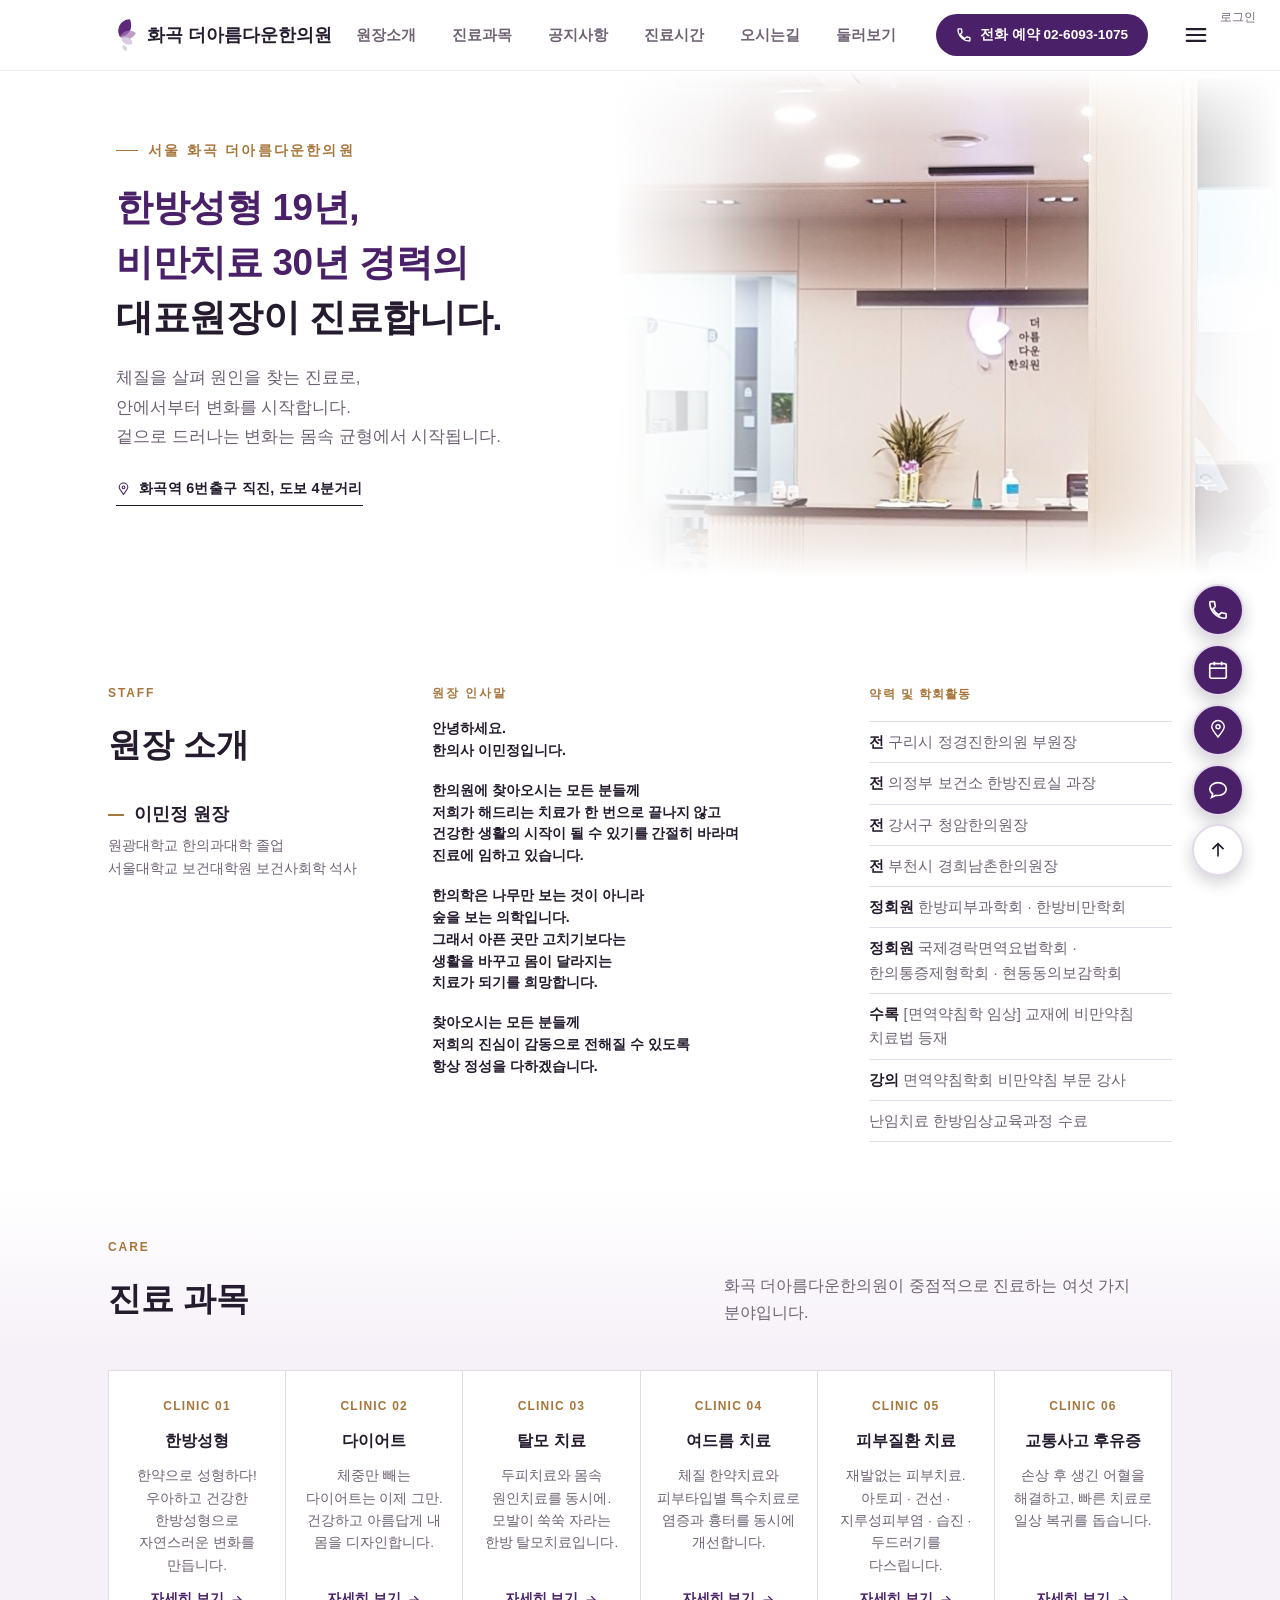
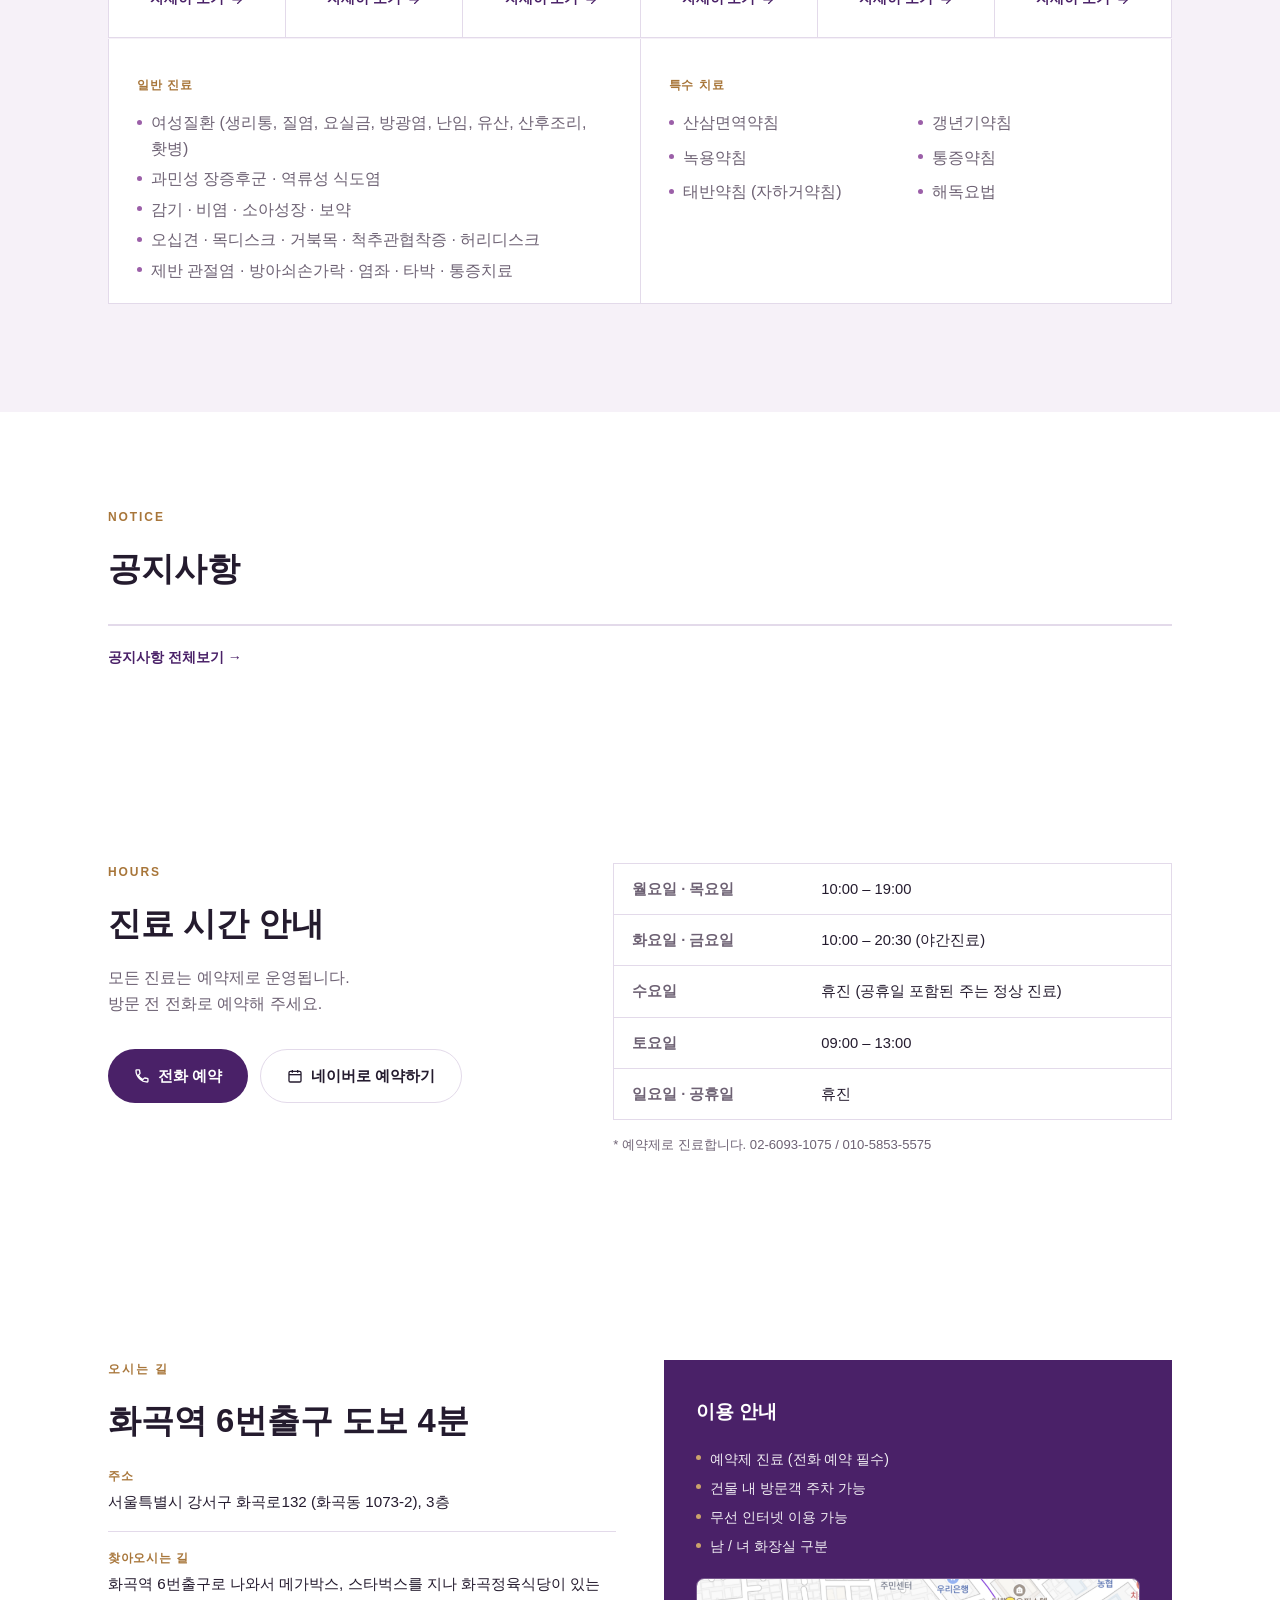
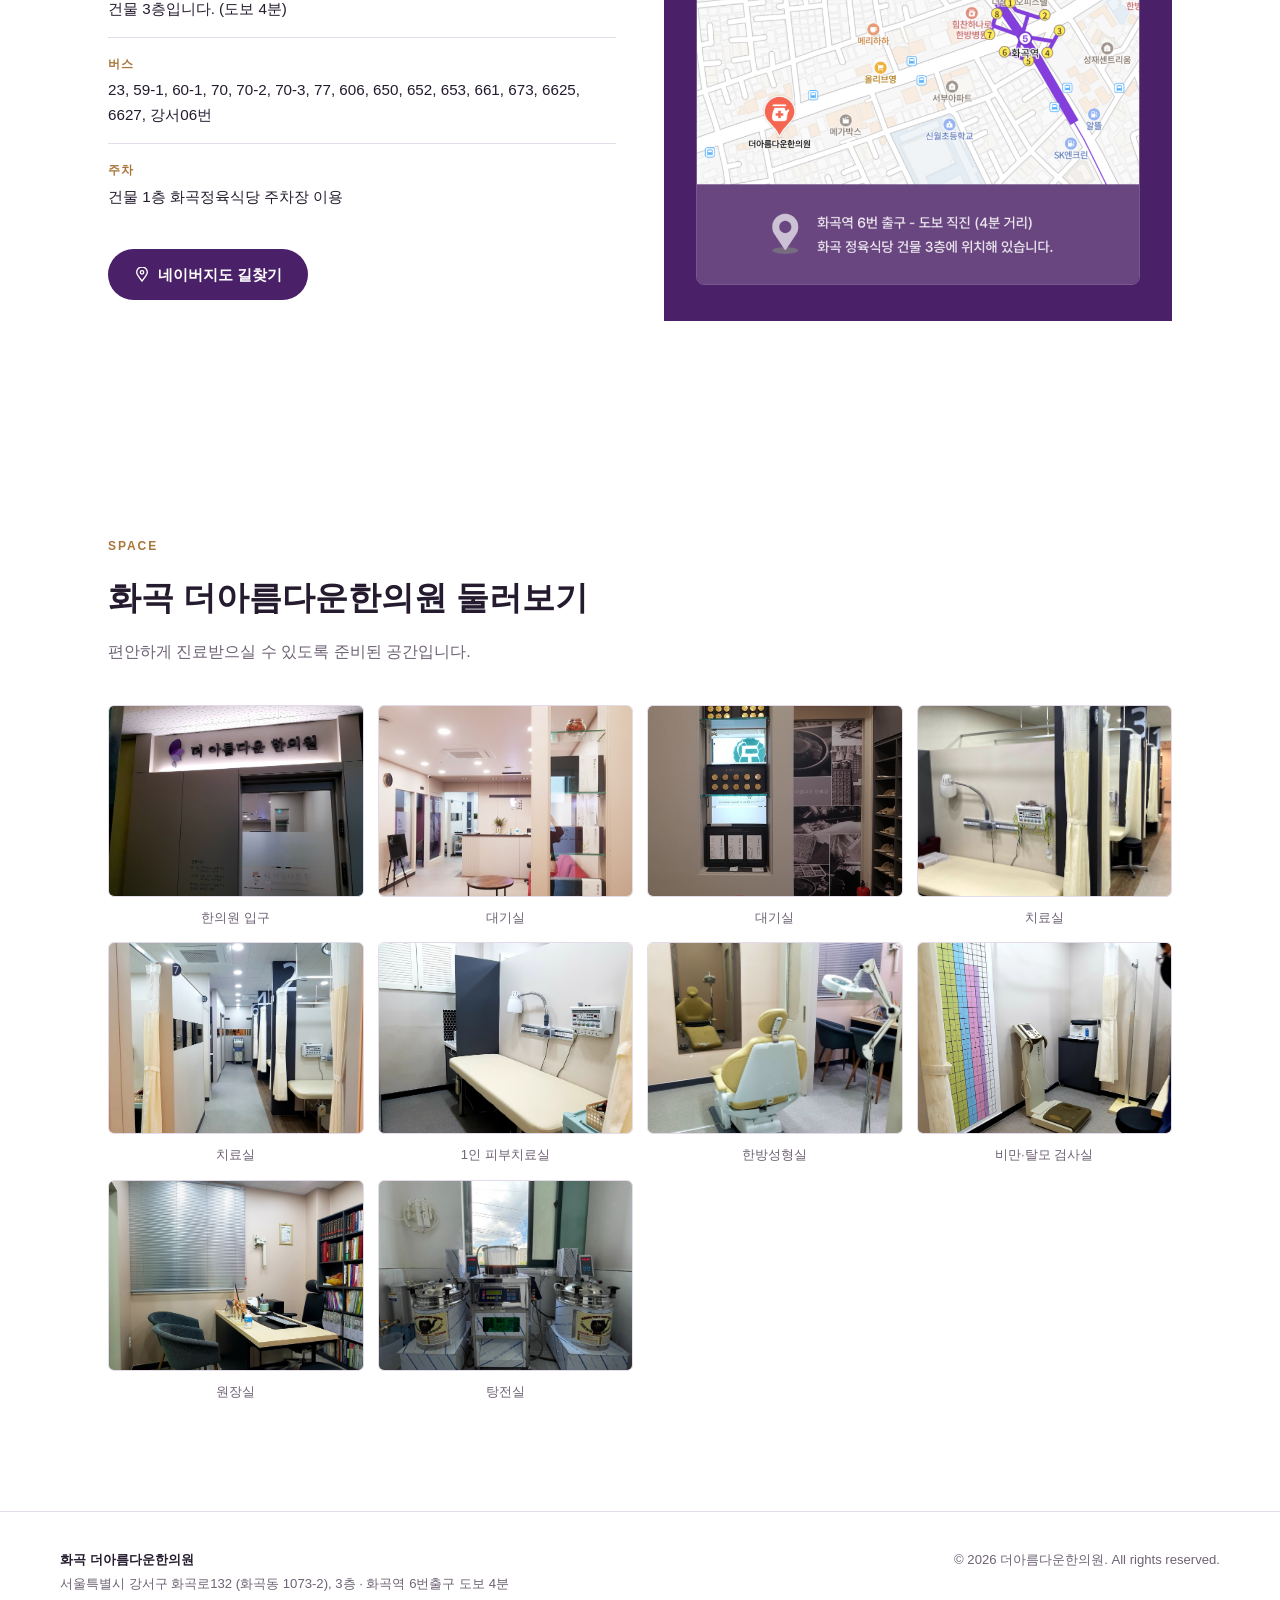
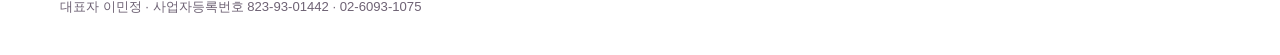
==== index.html @ 826dbf2d "Add single "진료 과목 수정" section editor on the index page - services-editor.js: one button at the top o" ====
<!doctype html>
<html lang="ko">
  <head>
    <meta charset="UTF-8" />
    <meta name="viewport" content="width=device-width, initial-scale=1.0" />
    <title>화곡 더아름다운한의원 | 한방성형·다이어트·탈모·여드름</title>
    <meta
      name="description"
      content="[화곡역 6번출구 더아름다운한의원] 한방성형, 다이어트, 탈모, 여드름 중점진료. 대표원장 이민정."
    />
    <meta name="naver-site-verification" content="096d74c6e5e0f084594862d4de2056e9b23e81fe" />
    <link rel="canonical" href="https://thebeautycl.com/" />
    <meta property="og:type" content="website" />
    <meta property="og:site_name" content="화곡 더아름다운한의원" />
    <meta property="og:locale" content="ko_KR" />
    <meta property="og:title" content="화곡 더아름다운한의원 | 한방성형·다이어트·탈모·여드름" />
    <meta property="og:description" content="[화곡역 6번출구 더아름다운한의원] 한방성형, 다이어트, 탈모, 여드름 중점진료. 대표원장 이민정." />
    <meta property="og:url" content="https://thebeautycl.com/" />
    <meta property="og:image" content="https://thebeautycl.com/images/og-image.jpg" />
    <meta property="og:image:width" content="1200" />
    <meta property="og:image:height" content="630" />
    <link rel="icon" href="logo_512x512_transparent.png" type="image/png" />
    <link
      rel="stylesheet"
      href="https://cdn.jsdelivr.net/gh/orioncactus/pretendard@v1.3.9/dist/web/static/pretendard.css"
    />
    <style>
      :root {
        --bg: #ffffff;
        --bg-alt: #f3ecf7;
        --bg-gray: #f6f1f8;
        --surface: #ffffff;
        --ink: #241b2e;
        --ink-soft: #6e6274;
        --border: #e3daea;

        --accent: #4a2168;
        --accent-strong: #2e1440;
        --accent-soft: #eadff0;
        --orchid: #9b5fa8;
        --gold: #a8763a;
        --on-accent: #ffffff;

        --hero-bg: #331a49;
        --hero-text: #f7efe0;
        --hero-text-soft: #d9c7e4;
        --hero-line: #c7a0d6;
        --hero-gold: #d6ae6c;

        --shadow-soft: 0 18px 40px -24px rgba(46, 20, 64, 0.35);
      }

      * {
        box-sizing: border-box;
      }
      html {
        scroll-behavior: smooth;
        overflow-x: hidden;
      }
      body {
        margin: 0;
        overflow-x: clip;
        background: var(--bg);
        color: var(--ink);
        font-family: "Pretendard", "Apple SD Gothic Neo", sans-serif;
        font-size: 16px;
        line-height: 1.65;
        -webkit-font-smoothing: antialiased;
        word-break: keep-all;
      }
      html.menu-open {
        overflow-y: hidden;
      }
      @media (prefers-reduced-motion: reduce) {
        html {
          scroll-behavior: auto;
        }
        * {
          animation-duration: 0.001ms !important;
          transition-duration: 0.001ms !important;
        }
      }

      h1,
      h2,
      h3 {
        font-family: "Pretendard", "Apple SD Gothic Neo", sans-serif;
        margin: 0;
        text-wrap: balance;
        color: inherit;
      }
      p {
        margin: 0;
      }
      a {
        color: inherit;
        text-decoration: none;
      }
      ul {
        margin: 0;
        padding: 0;
        list-style: none;
      }
      img,
      svg {
        display: block;
        max-width: 100%;
      }

      a:focus-visible,
      button:focus-visible {
        outline: 2px solid var(--gold);
        outline-offset: 3px;
        border-radius: 4px;
      }

      .section-inner {
        max-width: 1160px;
        margin: 0 auto;
        padding-inline: clamp(20px, 5vw, 48px);
      }

      .eyebrow {
        font-family: "Pretendard", sans-serif;
        font-size: 0.75rem;
        font-weight: 700;
        letter-spacing: 0.16em;
        text-transform: uppercase;
        color: var(--gold);
        margin: 0 0 14px;
      }

      .btn {
        display: inline-flex;
        align-items: center;
        justify-content: center;
        gap: 8px;
        padding: 13px 26px;
        border-radius: 999px;
        font-weight: 700;
        font-size: 0.95rem;
        white-space: nowrap;
        transition:
          transform 0.15s ease,
          background 0.15s ease,
          color 0.15s ease,
          border-color 0.15s ease;
      }
      .btn svg {
        width: 16px;
        height: 16px;
        stroke: currentColor;
        fill: none;
        stroke-width: 2;
        flex-shrink: 0;
      }
      .btn-primary {
        background: var(--gold);
        color: #2a1b0e;
      }
      .btn-primary:hover {
        transform: translateY(-1px);
      }
      .btn-line {
        border: 1px solid var(--hero-text-soft);
        color: var(--hero-text);
      }
      .btn-line:hover {
        border-color: var(--hero-text);
      }
      .btn-ghost {
        border: 1px solid var(--border);
        color: var(--ink);
        padding: 9px 20px;
        font-size: 0.85rem;
      }
      .btn-ghost:hover {
        border-color: var(--accent);
        color: var(--accent);
      }
      .btn-solid {
        background: var(--accent);
        color: var(--on-accent);
      }
      .btn-solid:hover {
        background: var(--accent-strong);
      }

      .site-header {
        position: sticky;
        top: 0;
        z-index: 50;
        background: var(--surface);
        border-bottom: 1px solid rgba(36, 27, 46, 0.08);
      }
      .header-inner {
        max-width: 1160px;
        margin: 0 auto;
        padding: 14px clamp(10px, 3vw, 24px) 14px clamp(20px, 5vw, 48px);
        display: flex;
        align-items: center;
        gap: 24px;
      }
      .wordmark {
        display: flex;
        align-items: center;
        white-space: nowrap;
        flex-shrink: 0;
        gap: 1px;
        font-family: "Pretendard", "Apple SD Gothic Neo", sans-serif;
        font-weight: 700;
        font-size: 1.1rem;
        color: var(--ink);
      }
      .wordmark img {
        width: 38px;
        height: 38px;
        object-fit: contain;
      }
      .wordmark-sub {
        font-family: "Pretendard", sans-serif;
        font-weight: 600;
        font-size: 0.68rem;
        color: var(--orchid);
        letter-spacing: 0.08em;
      }
      .site-nav {
        display: flex;
        gap: 36px;
        margin-left: auto;
        font-size: 0.92rem;
        font-weight: 600;
      }
      .site-nav a {
        color: var(--ink-soft);
      }
      .site-nav a:hover {
        color: var(--accent);
      }
      .nav-item {
        position: relative;
      }
      .nav-dropdown {
        position: absolute;
        top: 100%;
        left: 50%;
        transform: translateX(-50%) translateY(4px);
        margin-top: 8px;
        background: var(--surface);
        border: 1px solid var(--border);
        border-radius: 10px;
        box-shadow: var(--shadow-soft);
        padding: 8px;
        display: flex;
        flex-direction: column;
        gap: 2px;
        min-width: 140px;
        opacity: 0;
        visibility: hidden;
        transition:
          opacity 0.15s ease,
          transform 0.15s ease,
          visibility 0.15s;
        z-index: 60;
      }
      .nav-item:hover .nav-dropdown,
      .nav-item:focus-within .nav-dropdown {
        opacity: 1;
        visibility: visible;
        transform: translateX(-50%) translateY(0);
      }
      .nav-dropdown a {
        display: block;
        padding: 8px 10px;
        border-radius: 6px;
        font-size: 0.85rem;
        font-weight: 500;
        white-space: nowrap;
      }
      .nav-dropdown a:hover {
        background: var(--accent-soft);
        color: var(--accent);
      }
      @media (max-width: 860px) {
        .site-nav {
          display: none;
        }
        .header-cta {
          margin-left: auto;
        }
      }
      .mobile-subnav {
        display: none;
      }
      @media (max-width: 860px) {
        .site-header {
          transition: transform 0.25s ease;
        }
        .site-header.header-hide {
          transform: translateY(-100%);
        }
        .mobile-subnav {
          display: flex;
          justify-content: center;
          gap: 16px;
          overflow-x: auto;
          padding: 8px clamp(16px, 4vw, 24px);
          background: var(--surface);
          border-bottom: 1px solid var(--border);
          box-shadow: 0 6px 14px -6px rgba(36, 27, 46, 0.18);
          scrollbar-width: none;
          position: sticky;
          top: 0;
          z-index: 49;
        }
        .mobile-subnav::-webkit-scrollbar {
          display: none;
        }
        .mobile-subnav a {
          flex-shrink: 0;
          font-size: 0.78rem;
          font-weight: 600;
          color: var(--ink-soft);
          white-space: nowrap;
        }
        .mobile-subnav a.is-active {
          color: var(--ink);
          font-weight: 800;
        }
        .mobile-subnav a:hover {
          color: var(--accent);
        }
      }
      .header-cta {
        flex-shrink: 0;
        margin-left: 16px;
        border: none !important;
        background: var(--accent) !important;
        color: var(--on-accent) !important;
        padding: 10px 20px !important;
      }
      .header-cta:hover {
        background: var(--accent-strong) !important;
        color: var(--on-accent) !important;
      }
      @media (max-width: 480px) {
        .header-cta {
          display: none;
        }
      }
      .header-login {
        position: absolute;
        top: 8px;
        right: clamp(10px, 3vw, 24px);
        font-size: 0.72rem;
        color: var(--ink-soft);
      }
      .header-login:hover {
        color: var(--accent);
      }
      @media (max-width: 560px) {
        .header-login {
          display: none;
        }
      }
      .menu-toggle {
        flex-shrink: 0;
        width: 40px;
        height: 40px;
        margin-left: 4px;
        border: none;
        background: none;
        display: flex;
        align-items: center;
        justify-content: center;
        cursor: pointer;
      }
      .menu-toggle svg {
        width: 28px;
        height: 28px;
        stroke: var(--ink);
        fill: none;
        stroke-width: 1.8;
        stroke-linecap: round;
        transition: stroke 0.15s ease;
      }
      .menu-toggle:hover svg,
      .site-header.is-open .menu-toggle svg {
        stroke: var(--accent);
      }
      .menu-toggle .icon-close {
        display: none;
      }
      .site-header.is-open .menu-toggle .icon-hamburger {
        display: none;
      }
      .site-header.is-open .menu-toggle .icon-close {
        display: block;
      }
      @media (max-width: 480px) {
        .menu-toggle {
          margin-left: auto;
        }
      }
      .mega-menu {
        position: absolute;
        top: 100%;
        left: 0;
        right: 0;
        background: var(--surface);
        border-bottom: 1px solid var(--border);
        box-shadow: var(--shadow-soft);
        opacity: 0;
        visibility: hidden;
        transform: translateY(-8px);
        transition:
          opacity 0.18s ease,
          transform 0.18s ease,
          visibility 0.18s;
      }
      .site-header.is-open .mega-menu {
        opacity: 1;
        visibility: visible;
        transform: translateY(0);
      }
      .mega-menu-inner {
        max-width: 1280px;
        margin: 0 auto;
        padding: 4px clamp(20px, 4vw, 40px) 32px;
        display: flex;
        justify-content: center;
        gap: 56px;
      }
      .mega-col {
        flex: 0 1 auto;
        min-width: 110px;
      }
      .mega-col h4 {
        font-size: 1.05rem;
        font-weight: 700;
        margin-bottom: 14px;
      }
      .mega-col h4 a {
        color: var(--accent);
      }
      .mega-col h4 a:hover {
        color: var(--accent-strong);
      }
      .mega-col ul {
        display: flex;
        flex-direction: column;
        gap: 10px;
      }
      .mega-col li a {
        font-size: 0.86rem;
        color: var(--ink-soft);
      }
      .mega-col li a:hover {
        color: var(--accent);
      }
      @media (max-width: 900px) {
        .mega-menu-inner {
          flex-wrap: wrap;
          justify-content: flex-start;
          gap: 32px 40px;
        }
      }
      @media (max-width: 560px) {
        .mega-menu {
          position: fixed;
          top: 71px;
          left: 0;
          right: 0;
          bottom: 0;
          overflow-y: auto;
        }
        .mega-menu-inner {
          flex-direction: column;
          flex-wrap: nowrap;
          gap: 14px;
          padding: 4px 24px 96px 32px;
        }
        .mega-col h4 {
          margin-bottom: 8px;
          font-size: 1.12rem;
        }
        .mega-col h4 a,
        .mega-col li a {
          display: block;
          padding: 6px 0;
        }
        .mega-col li a {
          font-size: 0.92rem;
        }
        .mega-col ul {
          gap: 2px;
        }
      }

      .hero {
        position: relative;
        background: var(--bg);
        overflow: hidden;
        min-height: clamp(395px, 39.5vw, 505px);
        display: flex;
        align-items: center;
      }
      .hero-inner {
        position: relative;
        z-index: 2;
        max-width: 1160px;
        margin: 0 auto;
        width: 100%;
        padding: clamp(28px, 3.5vw, 48px) clamp(20px, 5vw, 56px)
          clamp(32px, 4vw, 48px);
      }
      .hero-copy {
        max-width: 540px;
      }
      .hero-eyebrow {
        display: flex;
        align-items: center;
        gap: 10px;
        font-size: 0.87rem;
        font-weight: 700;
        letter-spacing: 0.16em;
        text-transform: uppercase;
        color: var(--gold);
        margin: 0 0 18px;
      }
      .hero-eyebrow::before {
        content: "";
        width: 22px;
        height: 1px;
        background: var(--gold);
      }
      .hero-headline {
        font-family: "Pretendard", "Apple SD Gothic Neo", sans-serif;
        font-weight: 700;
        font-size: clamp(1.9rem, 3vw, 2.3rem);
        line-height: 1.5;
        letter-spacing: -0.01em;
        color: var(--ink);
        text-wrap: balance;
        word-break: keep-all;
      }
      .hero-headline-accent {
        color: var(--accent);
      }
      .hero-headline strong {
        display: block;
        color: var(--ink);
        font-weight: 700;
      }
      .hero-statement {
        font-size: 1.05rem;
        font-weight: 500;
        color: var(--ink-soft);
        line-height: 1.75;
        max-width: 30em;
        margin-top: 18px;
        word-break: keep-all;
      }
      .hero-location {
        display: inline-flex;
        align-items: center;
        gap: 8px;
        margin-top: 26px;
        color: var(--ink);
        padding-bottom: 4px;
        border-bottom: 1px solid var(--ink);
        font-weight: 600;
        font-size: 0.9rem;
        letter-spacing: 0.02em;
        transition: gap 0.15s ease;
      }
      .hero-location:hover {
        gap: 12px;
      }
      .hero-location svg {
        width: 15px;
        height: 15px;
        stroke: var(--accent);
        fill: none;
        stroke-width: 2;
        flex-shrink: 0;
      }
      .hero-photo {
        position: absolute;
        top: 0;
        right: 0;
        bottom: 0;
        z-index: 1;
        width: clamp(400px, 52vw, 780px);
        overflow: hidden;
      }
      .hero-photo img {
        --img-scale: 1.1;
        position: absolute;
        inset: 0;
        display: block;
        width: 100%;
        height: 100%;
        object-fit: cover;
        transform: scale(var(--img-scale));
        opacity: 0;
        transition: opacity 1.8s ease;
        z-index: 0;
      }
      .hero-photo img.is-active {
        opacity: 1;
        z-index: 0;
      }
      .hero-photo img.hero-photo-main {
        --img-scale: 2.1;
        object-position: 0% 50%;
      }
      .hero-photo img.hero-photo-staff {
        --img-scale: 1.02;
        object-position: 50% 22%;
      }
      .hero-photo img.hero-photo-product {
        --img-scale: 1.02;
      }
      .hero-photo::before {
        content: "";
        position: absolute;
        inset: 0;
        z-index: 1;
        background:
          linear-gradient(
            to right,
            var(--bg) 0%,
            rgba(255, 255, 255, 0.75) 14%,
            rgba(255, 255, 255, 0.25) 26%,
            rgba(255, 255, 255, 0) 40%
          ),
          linear-gradient(
            to left,
            var(--bg) 0%,
            rgba(255, 255, 255, 0.75) 14%,
            rgba(255, 255, 255, 0.25) 26%,
            rgba(255, 255, 255, 0) 40%
          );
      }
      .hero-photo::after {
        content: "";
        position: absolute;
        inset: 0;
        z-index: 1;
        background: linear-gradient(
          to bottom,
          var(--bg) 0%,
          rgba(255, 255, 255, 0.52) 6%,
          rgba(255, 255, 255, 0.14) 13%,
          rgba(255, 255, 255, 0) 21%,
          rgba(255, 255, 255, 0) 79%,
          rgba(255, 255, 255, 0.14) 87%,
          rgba(255, 255, 255, 0.52) 94%,
          var(--bg) 100%
        );
      }
      .hero-fabs {
        position: fixed;
        right: 36px;
        bottom: 24px;
        display: flex;
        flex-direction: column;
        gap: 8px;
        z-index: 40;
      }
      .hero-fab {
        position: relative;
        width: 52px;
        height: 52px;
        border-radius: 50%;
        background: var(--accent);
        border: 2px solid var(--border);
        display: flex;
        align-items: center;
        justify-content: center;
        box-shadow: 0 6px 16px rgba(36, 27, 46, 0.22);
        transition:
          transform 0.15s ease,
          background 0.15s ease,
          border-color 0.15s ease;
      }
      .hero-fab.gold {
        background: var(--accent);
      }
      .hero-fab.neutral {
        background: var(--surface);
      }
      .hero-fab svg {
        width: 22px;
        height: 22px;
        stroke: var(--on-accent);
        fill: none;
        stroke-width: 1.8;
        transition: stroke 0.15s ease;
      }
      .hero-fab.neutral svg {
        stroke: var(--ink);
      }
      .hero-fab-label {
        position: absolute;
        right: calc(100% + 12px);
        top: 50%;
        transform: translateY(-50%) translateX(6px);
        background: var(--ink);
        color: var(--bg);
        padding: 7px 14px;
        border-radius: 999px;
        font-size: 0.78rem;
        font-weight: 600;
        white-space: nowrap;
        opacity: 0;
        pointer-events: none;
        box-shadow: var(--shadow-soft);
        transition:
          opacity 0.15s ease,
          transform 0.15s ease;
      }
      .hero-fab:focus-visible .hero-fab-label {
        opacity: 1;
        transform: translateY(-50%) translateX(0);
      }
      @media (hover: hover) {
        .hero-fab:hover {
          transform: translateY(-2px);
          background: var(--bg);
          border-color: var(--accent);
        }
        .hero-fab.gold:hover {
          background: var(--bg);
          border-color: var(--accent);
        }
        .hero-fab:hover svg {
          stroke: var(--accent);
        }
        .hero-fab:hover .hero-fab-label {
          opacity: 1;
          transform: translateY(-50%) translateX(0);
        }
      }
      @media (max-width: 640px) {
        .hero-statement {
          font-size: 0.95rem;
        }
        .hero-fabs {
          right: 14px;
          bottom: 36px;
          gap: 6px;
        }
        .hero-fab {
          width: 44px;
          height: 44px;
        }
        .hero-fab svg {
          width: 19px;
          height: 19px;
        }
        .hero-fab-label {
          display: none;
        }
      }
      @media (max-width: 1024px) {
        .hero {
          display: block;
          min-height: 0;
        }
        .hero-copy {
          max-width: 100%;
        }
        .hero-photo {
          position: relative;
          width: 100%;
          height: 50vw;
          min-height: 240px;
          margin-top: 18px;
        }
        .hero-photo::before,
        .hero-photo::after {
          background: none;
        }
      }

      .about {
        background: var(--bg);
      }
      .about-grid {
        padding-top: clamp(64px, 9vw, 108px);
        padding-bottom: clamp(32px, 4vw, 48px);
        display: grid;
        grid-template-columns: minmax(220px, 280px) 1.3fr 1fr;
        gap: 44px;
        align-items: start;
      }
      .about-title {
        order: 1;
      }
      .about-lead {
        order: 2;
      }
      .about-career {
        order: 3;
      }
      .about-title h2 {
        font-size: clamp(1.6rem, 2.75vw, 2.05rem);
        font-weight: 700;
        margin-bottom: 28px;
      }
      .about-quote {
        font-family: "Pretendard", "Apple SD Gothic Neo", sans-serif;
        font-size: clamp(0.88rem, 1.05vw, 0.96rem);
        font-weight: 600;
        line-height: 1.55;
        color: var(--ink);
      }
      .about-quote + .about-quote {
        margin-top: 18px;
      }
      .quote-line {
        display: block;
      }
      .about-sign {
        display: flex;
        align-items: center;
        gap: 10px;
      }
      .about-sign::before {
        content: "";
        width: 16px;
        height: 2px;
        background: var(--gold);
        flex-shrink: 0;
      }
      .about-sign strong {
        font-family: "Pretendard", "Apple SD Gothic Neo", sans-serif;
        font-size: 1.1rem;
        font-weight: 700;
      }
      .about-sign span {
        font-size: 0.85rem;
        color: var(--ink-soft);
      }
      .about-edu {
        margin-top: 6px;
        margin-bottom: 28px;
        font-size: 0.85rem;
        color: var(--ink-soft);
      }
      .about-career h3 {
        font-size: 0.78rem;
        font-weight: 700;
        letter-spacing: 0.1em;
        text-transform: uppercase;
        color: var(--gold);
        margin-bottom: 16px;
      }
      .career-list {
        display: flex;
        flex-direction: column;
        border-top: 1px solid var(--border);
      }
      .career-list li {
        padding: 8px 0;
        border-bottom: 1px solid var(--border);
        font-size: 0.92rem;
        color: var(--ink-soft);
      }
      .career-list li b {
        color: var(--ink);
        font-weight: 600;
      }
      @media (max-width: 820px) {
        .about-grid {
          grid-template-columns: 1fr;
          gap: 32px;
        }
        .about-edu {
          margin-bottom: 0;
        }
        .about-lead {
          margin-top: 16px;
        }
        .about-quote {
          font-size: clamp(0.94rem, 1.12vw, 1.02rem);
        }
        .quote-line {
          color: #a6a0ab;
          margin-bottom: 4px;
          transition: color 0.3s ease;
        }
        .quote-line.is-active {
          color: var(--accent);
        }
        .quote-line.is-passed {
          color: var(--ink);
        }
        .about-career {
          margin-top: 16px;
        }
      }

      .services {
        background: linear-gradient(
          to bottom,
          var(--bg) 0%,
          var(--bg-gray) 160px
        );
      }
      .services-inner {
        padding-top: clamp(32px, 4vw, 48px);
        padding-bottom: clamp(64px, 9vw, 108px);
      }
      .services-head {
        display: flex;
        justify-content: space-between;
        align-items: flex-end;
        gap: 24px;
        margin-bottom: 44px;
        flex-wrap: wrap;
      }
      .services-head h2 {
        font-size: clamp(1.6rem, 2.75vw, 2.05rem);
        font-weight: 700;
      }
      .services-head p:not(.eyebrow) {
        color: var(--ink-soft);
        max-width: 28em;
      }
      .service-grid {
        display: grid;
        grid-template-columns: repeat(6, 1fr);
        gap: 1px;
        background: var(--border);
        border: 1px solid var(--border);
      }
      .service-card {
        background: var(--surface);
        padding: 26px 16px;
        display: flex;
        flex-direction: column;
        align-items: center;
        text-align: center;
        gap: 11px;
        min-height: 250px;
        transition:
          transform 0.18s ease,
          box-shadow 0.18s ease;
        position: relative;
        z-index: 0;
      }
      @media (hover: none) {
        .service-card.in-view {
          transform: translateY(-4px);
          box-shadow:
            var(--shadow-soft),
            0 -4px 10px -6px rgba(46, 20, 64, 0.25);
          z-index: 1;
        }
      }
      @media (hover: hover) {
        .service-card:hover {
          transform: translateY(-4px);
          box-shadow:
            var(--shadow-soft),
            0 -4px 10px -6px rgba(46, 20, 64, 0.25);
          z-index: 1;
        }
      }
      .service-icon {
        width: 30px;
        height: 30px;
        stroke: var(--accent);
        fill: none;
        stroke-width: 1.6;
        stroke-linecap: round;
        stroke-linejoin: round;
      }
      .service-card h3 {
        font-size: 1rem;
        font-weight: 700;
      }
      .service-card p {
        color: var(--ink-soft);
        font-size: 0.85rem;
        flex-grow: 1;
      }
      .service-tag {
        font-size: 0.75rem;
        font-weight: 700;
        color: var(--gold);
        letter-spacing: 0.1em;
      }
      .service-more {
        display: inline-flex;
        align-items: center;
        gap: 6px;
        font-size: 0.85rem;
        font-weight: 700;
        color: var(--accent);
      }
      .service-more svg {
        width: 14px;
        height: 14px;
        stroke: var(--accent);
        fill: none;
        stroke-width: 2;
        stroke-linecap: round;
        stroke-linejoin: round;
        transition: transform 0.18s ease;
      }
      .service-card:hover .service-more svg {
        transform: translateX(3px);
      }
      @media (max-width: 1100px) {
        .service-grid {
          grid-template-columns: repeat(3, 1fr);
        }
      }
      @media (max-width: 700px) {
        .service-grid {
          grid-template-columns: repeat(2, 1fr);
        }
        .service-card {
          padding: 18px 14px;
          gap: 8px;
          min-height: 190px;
        }
        .service-icon {
          width: 26px;
          height: 26px;
        }
        .service-card h3 {
          font-size: 0.95rem;
        }
        .service-card p {
          font-size: 0.8rem;
        }
      }
      @media (max-width: 420px) {
        .service-grid {
          grid-template-columns: 1fr;
        }
        .service-card {
          min-height: 0;
        }
      }
      .mobile-break {
        display: none;
      }
      @media (max-width: 480px) {
        .mobile-break {
          display: inline;
        }
      }

      .more-care {
        margin-top: 1px;
        display: grid;
        grid-template-columns: 1fr 1fr;
        gap: 1px;
        background: var(--border);
        border: 1px solid var(--border);
        border-top: none;
      }
      .more-care-col {
        background: var(--surface);
        padding: 20px 28px;
        display: flex;
        flex-direction: column;
        justify-content: flex-start;
      }
      .more-care-col h4 {
        font-size: 0.78rem;
        font-weight: 700;
        letter-spacing: 0.08em;
        text-transform: uppercase;
        color: var(--gold);
        margin-bottom: 14px;
      }
      .more-care-col ul {
        display: flex;
        flex-direction: column;
        gap: 5px;
      }
      .more-care-col ul.two-col {
        display: grid;
        grid-template-columns: 1fr 1fr;
        grid-auto-flow: column;
        grid-template-rows: repeat(3, auto);
        column-gap: 24px;
        row-gap: 9px;
      }
      @media (max-width: 480px) {
        .more-care-col ul.two-col {
          grid-template-columns: 1fr;
          grid-auto-flow: row;
        }
      }
      .more-care-col li {
        font-size: 1rem;
        color: var(--ink-soft);
        line-height: 1.6;
        padding-left: 14px;
        position: relative;
      }
      .more-care-col li::before {
        content: "";
        position: absolute;
        left: 0;
        top: 0.6em;
        width: 5px;
        height: 5px;
        border-radius: 50%;
        background: var(--orchid);
      }
      @media (max-width: 720px) {
        .more-care {
          grid-template-columns: 1fr;
        }
        .more-care-col li {
          font-size: 0.88rem;
        }
      }

      .gallery-inner {
        padding-block: clamp(64px, 9vw, 108px);
      }
      .gallery-head h2 {
        font-size: clamp(1.6rem, 2.75vw, 2.05rem);
        font-weight: 700;
        margin-bottom: 14px;
      }
      .gallery-head p:not(.eyebrow) {
        color: var(--ink-soft);
        max-width: 32em;
        margin-bottom: 40px;
      }
      .gallery-grid {
        display: grid;
        grid-template-columns: repeat(4, 1fr);
        gap: 14px;
      }
      .gallery-item {
        margin: 0;
        display: flex;
        flex-direction: column;
        gap: 10px;
        overflow: hidden;
      }
      .gallery-item img {
        width: 100%;
        aspect-ratio: 4/3;
        object-fit: cover;
        border-radius: 6px;
        border: 1px solid var(--border);
        transition: transform 0.3s ease;
        cursor: zoom-in;
      }
      .gallery-item:hover img {
        transform: scale(1.08);
      }
      .lightbox {
        position: fixed;
        inset: 0;
        z-index: 200;
        display: none;
        align-items: center;
        justify-content: center;
        padding: 24px;
        background: rgba(36, 27, 46, 0.85);
      }
      .lightbox.is-open {
        display: flex;
      }
      .lightbox img {
        max-width: 100%;
        max-height: 100%;
        border-radius: 8px;
        box-shadow: var(--shadow-soft);
      }
      .lightbox-close {
        position: absolute;
        top: 20px;
        right: 20px;
        width: 40px;
        height: 40px;
        border-radius: 50%;
        border: none;
        background: rgba(255, 255, 255, 0.12);
        display: flex;
        align-items: center;
        justify-content: center;
        cursor: pointer;
      }
      .lightbox-close svg {
        width: 20px;
        height: 20px;
        stroke: #fff;
        fill: none;
        stroke-width: 2;
        stroke-linecap: round;
      }
      .gallery-item figcaption {
        font-size: 0.82rem;
        color: var(--ink-soft);
        text-align: center;
      }
      @media (max-width: 900px) {
        .gallery-grid {
          grid-template-columns: repeat(3, 1fr);
        }
      }
      @media (max-width: 620px) {
        .gallery-grid {
          grid-template-columns: repeat(2, 1fr);
        }
      }

      .hours {
        background: var(--bg);
      }
      .hours-inner {
        padding-block: clamp(56px, 8vw, 96px);
        display: grid;
        grid-template-columns: 0.9fr 1.1fr;
        gap: 48px;
        align-items: start;
      }
      .hours-head h2 {
        font-size: clamp(1.6rem, 2.75vw, 2.05rem);
        font-weight: 700;
        margin-bottom: 14px;
      }
      .hours-head p:not(.eyebrow) {
        color: var(--ink-soft);
        max-width: 26em;
      }
      table.hours-table {
        width: 100%;
        border-collapse: collapse;
        background: var(--surface);
        border: 1px solid var(--border);
      }
      .hours-table th,
      .hours-table td {
        text-align: left;
        padding: 13px 18px;
        border-bottom: 1px solid var(--border);
        font-size: 0.92rem;
      }
      .hours-table th {
        color: var(--ink-soft);
        font-weight: 600;
        width: 34%;
      }
      .hours-table td {
        font-variant-numeric: tabular-nums;
      }
      .hours-table tr:last-child th,
      .hours-table tr:last-child td {
        border-bottom: none;
      }
      .hours-note {
        margin-top: 14px;
        font-size: 0.82rem;
        color: var(--ink-soft);
      }
      .hours-actions {
        display: flex;
        gap: 12px;
        flex-wrap: wrap;
        margin-top: 32px;
      }
      .hours-actions .btn-ghost {
        font-size: 0.95rem;
        padding: 13px 26px;
      }
      @media (max-width: 820px) {
        .hours-inner {
          grid-template-columns: 1fr;
        }
      }
      @media (max-width: 480px) {
        .hours-actions {
          flex-wrap: nowrap;
          gap: 8px;
        }
        .hours-actions .btn {
          flex: 0 0 auto;
          padding: 13px 24px;
          font-size: 0.9rem;
        }
        .hours-actions .btn-ghost {
          font-size: 0.9rem;
          padding: 13px 24px;
        }
      }

      .notice {
        background: var(--bg);
      }
      .notice-inner {
        padding-block: clamp(56px, 8vw, 96px);
      }
      .notice-head {
        margin-bottom: 28px;
      }
      .notice-head h2 {
        font-size: clamp(1.6rem, 2.75vw, 2.05rem);
        font-weight: 700;
      }
      .notice-list {
        display: flex;
        flex-direction: column;
        background: var(--surface);
        border: 1px solid var(--border);
      }
      .notice-list li {
        display: flex;
        align-items: center;
        gap: 16px;
        padding: 16px 22px;
        border-bottom: 1px solid var(--border);
      }
      .notice-list li:last-child {
        border-bottom: none;
      }
      .notice-tag {
        flex-shrink: 0;
        font-size: 0.72rem;
        font-weight: 700;
        letter-spacing: 0.04em;
        color: var(--accent);
        background: var(--accent-soft);
        padding: 4px 10px;
        border-radius: 999px;
      }
      .notice-text {
        flex: 1;
        min-width: 0;
        font-size: 0.92rem;
        font-weight: 600;
        color: var(--ink);
        line-height: 1.6;
      }
      .notice-date {
        flex-shrink: 0;
        font-size: 0.82rem;
        color: var(--ink-soft);
        font-variant-numeric: tabular-nums;
      }
      .notice-list li a {
        display: flex;
        align-items: center;
        gap: 16px;
        flex: 1;
        min-width: 0;
      }
      @media (max-width: 640px) {
        .notice-list li {
          flex-wrap: wrap;
          row-gap: 6px;
        }
        .notice-date {
          display: none;
        }
      }
      .notice-list li a:hover .notice-text {
        color: var(--accent);
      }
      .notice-more {
        display: inline-flex;
        align-items: center;
        gap: 6px;
        margin-top: 20px;
        font-size: 0.88rem;
        font-weight: 700;
        color: var(--accent);
      }
      .notice-empty {
        padding: 20px 22px;
        color: var(--ink-soft);
        font-size: 0.9rem;
      }
      .notice-more:hover {
        color: var(--accent-strong);
      }

      .visit-inner {
        padding-block: clamp(64px, 9vw, 108px);
        display: grid;
        grid-template-columns: 1fr 1fr;
        gap: 48px;
      }
      .visit-info h2 {
        font-size: clamp(1.6rem, 2.75vw, 2.05rem);
        font-weight: 700;
        margin-bottom: 18px;
      }
      .visit-map {
        width: 100%;
      }
      .visit-map img {
        display: block;
        width: 100%;
        height: auto;
        border-radius: 8px;
        border: 1px solid rgba(255, 255, 255, 0.25);
        cursor: zoom-in;
      }
      .visit-list {
        display: flex;
        flex-direction: column;
        gap: 16px;
      }
      .visit-list li {
        display: flex;
        flex-direction: column;
        gap: 4px;
        padding-bottom: 16px;
        border-bottom: 1px solid var(--border);
      }
      .visit-list li:last-child {
        border-bottom: none;
      }
      .visit-list b {
        font-size: 0.78rem;
        font-weight: 700;
        letter-spacing: 0.06em;
        text-transform: uppercase;
        color: var(--gold);
      }
      .visit-list span {
        font-size: 0.95rem;
        color: var(--ink);
        line-height: 1.6;
      }
      .visit-actions {
        display: flex;
        gap: 12px;
        flex-wrap: wrap;
        margin-top: 24px;
      }
      @media (max-width: 480px) {
        .visit-actions .btn {
          padding: 13px 24px;
          font-size: 0.9rem;
        }
      }
      .visit-card {
        background: var(--accent);
        color: var(--on-accent);
        padding: 36px 32px;
        display: flex;
        flex-direction: column;
        gap: 20px;
      }
      .visit-card h3 {
        font-size: 1.2rem;
        font-weight: 700;
        color: var(--on-accent);
      }
      .visit-card ul {
        display: flex;
        flex-direction: column;
        gap: 6px;
      }
      .visit-card li {
        font-size: 0.88rem;
        opacity: 0.92;
        padding-left: 14px;
        position: relative;
      }
      .visit-card li::before {
        content: "";
        position: absolute;
        left: 0;
        top: 0.55em;
        width: 5px;
        height: 5px;
        border-radius: 50%;
        background: var(--hero-gold);
      }
      @media (max-width: 820px) {
        .visit-inner {
          grid-template-columns: 1fr;
        }
      }

      footer {
        border-top: 1px solid var(--border);
        padding: 36px clamp(20px, 5vw, 48px);
      }
      .footer-inner {
        max-width: 1160px;
        margin: 0 auto;
        display: flex;
        justify-content: space-between;
        gap: 24px;
        flex-wrap: wrap;
        font-size: 0.82rem;
        color: var(--ink-soft);
        line-height: 1.8;
      }
      @media (max-width: 640px) {
        .footer-inner {
          font-size: 0.72rem;
          line-height: 1.6;
        }
      }
      .footer-inner strong {
        color: var(--ink);
        font-family: "Pretendard", "Apple SD Gothic Neo", sans-serif;
        font-weight: 600;
      }
    </style>
  </head>
  <body>
    <header class="site-header">
      <a class="header-login" href="/admin">로그인</a>
      <div class="header-inner">
        <a class="wordmark" href="/">
          <img src="logo_512x512_transparent.png" alt="더아름다운한의원 로고" />
          화곡 더아름다운한의원
        </a>
        <nav class="site-nav">
          <a href="/about">원장소개</a>
          <div class="nav-item">
            <a href="#services">진료과목</a>
            <ul class="nav-dropdown">
              <li><a href="/care-01">한방성형</a></li>
              <li><a href="/care-02">다이어트</a></li>
              <li><a href="/care-03">탈모</a></li>
              <li><a href="/care-04">여드름</a></li>
              <li><a href="/care-05">피부질환</a></li>
              <li><a href="/care-06">교통사고후유증</a></li>
            </ul>
          </div>
          <a href="/notice">공지사항</a>
          <a href="#hours">진료시간</a>
          <a href="#visit">오시는길</a>
          <a href="#gallery">둘러보기</a>
        </nav>
        <a class="btn btn-ghost header-cta" href="tel:0260931075">
          <svg viewBox="0 0 24 24">
            <path
              d="M6.6 10.8c1.4 2.8 3.8 5.2 6.6 6.6l2.2-2.2c.3-.3.7-.4 1-.2 1.1.4 2.3.6 3.5.6.6 0 1 .4 1 1V20c0 .6-.4 1-1 1C10.9 21 3 13.1 3 3.9c0-.6.4-1 1-1h3.4c.6 0 1 .4 1 1 0 1.2.2 2.4.6 3.5.1.4 0 .8-.2 1L6.6 10.8z"
            />
          </svg>
          <span class="header-cta-text">전화 예약 02-6093-1075</span>
        </a>
        <button
          class="menu-toggle"
          aria-label="전체 메뉴"
          aria-expanded="false"
        >
          <svg class="icon-hamburger" viewBox="0 0 24 24">
            <path d="M4 7h16" />
            <path d="M4 12h16" />
            <path d="M4 17h16" />
          </svg>
          <svg class="icon-close" viewBox="0 0 24 24">
            <path d="M6 6l12 12" />
            <path d="M18 6l-12 12" />
          </svg>
        </button>
      </div>
      <div class="mega-menu">
        <div class="mega-menu-inner">
          <div class="mega-col">
            <h4>한의원 안내</h4>
            <ul>
              <li><a href="/about">한의원 소개</a></li>
              <li><a href="/notice">공지사항</a></li>
            </ul>
          </div>
          <div class="mega-col">
            <h4><a href="/care-01">한방성형</a></h4>
            <ul>
              <li><a href="/care-01">한방성형의 장점</a></li>
              <li><a href="/care-01">동안침</a></li>
              <li><a href="/care-01">약침성형</a></li>
              <li><a href="/care-01">화이트닝</a></li>
              <li><a href="/care-01">복합시술</a></li>
              <li><a href="/care-01">치료사례</a></li>
            </ul>
          </div>
          <div class="mega-col">
            <h4><a href="/care-02">다이어트</a></h4>
            <ul>
              <li><a href="/care-02">유형별 비만</a></li>
              <li><a href="/care-02">다이어트 한약</a></li>
              <li><a href="/care-02">다이어트 치료</a></li>
              <li><a href="/care-02">감량후 관리</a></li>
            </ul>
          </div>
          <div class="mega-col">
            <h4><a href="/care-03">탈모</a></h4>
            <ul>
              <li><a href="/care-03">탈모 원인</a></li>
              <li><a href="/care-03">탈모유형</a></li>
              <li><a href="/care-03">탈모치료</a></li>
            </ul>
          </div>
          <div class="mega-col">
            <h4><a href="/care-04">여드름</a></h4>
            <ul>
              <li><a href="/care-04">유형별 여드름</a></li>
              <li><a href="/care-04">여드름 치료 프로그램</a></li>
              <li><a href="/care-04">여드름 관리</a></li>
            </ul>
          </div>
          <div class="mega-col">
            <h4><a href="/care-05">피부질환</a></h4>
            <ul>
              <li><a href="/care-05">두드러기</a></li>
              <li><a href="/care-05">지루성피부염</a></li>
              <li><a href="/care-05">아토피</a></li>
              <li><a href="/care-05">습진</a></li>
              <li><a href="/care-05">건선</a></li>
            </ul>
          </div>
          <div class="mega-col">
            <h4><a href="/care-06">교통사고후유증</a></h4>
          </div>
        </div>
      </div>
    </header>

    <nav class="mobile-subnav">
      <a href="#about">원장소개</a>
      <a href="#services">진료과목</a>
      <a href="#notice">공지사항</a>
      <a href="#hours">진료시간</a>
      <a href="#visit">오시는길</a>
      <a href="#gallery">둘러보기</a>
    </nav>

    <section class="hero" id="top">
      <div class="hero-inner">
        <div class="hero-copy">
          <p class="hero-eyebrow">서울 화곡 더아름다운한의원</p>
          <h1 class="hero-headline">
            <span class="hero-headline-accent"
              >한방성형 <span class="exp-years" data-start="2007">19</span>년,
              <br />비만치료
              <span class="exp-years" data-start="1996">30</span>년 경력의</span
            >
            <strong>대표원장이 진료합니다.</strong>
          </h1>
          <p class="hero-statement">
            체질을 살펴 원인을 찾는 진료로,<br />
            안에서부터 변화를 시작합니다.<br />
            겉으로 드러나는 변화는 몸속 균형에서 시작됩니다.
          </p>
          <a class="hero-location" href="#visit">
            <svg viewBox="-2 -2 28 28">
              <path
                d="M12 21 C7 15 4 11.4 4 8 a8 8 0 1 1 16 0 c0 3.4 -3 7 -8 13 Z"
              />
              <circle cx="12" cy="8" r="2.6" />
            </svg>
            화곡역 6번출구 직진, 도보 4분거리
          </a>
        </div>
      </div>
      <div class="hero-photo">
        <img
          src="images/waiting-room-1.jpg"
          alt="더아름다운한의원 대기실"
          decoding="async"
          fetchpriority="high"
          class="is-active hero-photo-main"
        />
        <img
          src="images/의료진2.jpeg"
          alt="이민정 원장 진료 모습"
          decoding="async"
          loading="lazy"
          class="hero-photo-staff"
        />
        <img
          src="images/hero2.jpg"
          alt="더아름다운한의원 공진단"
          decoding="async"
          loading="lazy"
          class="hero-photo-product"
        />
      </div>
    </section>

    <div class="hero-fabs">
      <a class="hero-fab" href="tel:0260931075" aria-label="전화 예약">
        <span class="hero-fab-label">전화 예약</span>
        <svg viewBox="0 0 24 24">
          <path
            d="M6.6 10.8c1.4 2.8 3.8 5.2 6.6 6.6l2.2-2.2c.3-.3.7-.4 1-.2 1.1.4 2.3.6 3.5.6.6 0 1 .4 1 1V20c0 .6-.4 1-1 1C10.9 21 3 13.1 3 3.9c0-.6.4-1 1-1h3.4c.6 0 1 .4 1 1 0 1.2.2 2.4.6 3.5.1.4 0 .8-.2 1L6.6 10.8z"
            fill="none"
          />
        </svg>
      </a>
      <a
        class="hero-fab gold"
        href="https://booking.naver.com/booking/13/bizes/815059?tr=bnm"
        target="_blank"
        rel="noopener"
        aria-label="네이버 예약"
      >
        <span class="hero-fab-label">네이버 예약</span>
        <svg viewBox="0 0 24 24">
          <rect x="3" y="5" width="18" height="16" rx="2" />
          <line x1="8" y1="3" x2="8" y2="7" />
          <line x1="16" y1="3" x2="16" y2="7" />
          <line x1="3" y1="10" x2="21" y2="10" />
        </svg>
      </a>
      <a class="hero-fab" href="#visit" aria-label="오시는 길">
        <span class="hero-fab-label">오시는 길</span>
        <svg viewBox="-2 -2 28 28">
          <path
            d="M12 21 C7 15 4 11.4 4 8 a8 8 0 1 1 16 0 c0 3.4 -3 7 -8 13 Z"
          />
          <circle cx="12" cy="8" r="2.6" />
        </svg>
      </a>
      <a
        class="hero-fab"
        href="https://talk.naver.com/ct/w4rqkx?frm=pmd#nafullscreen"
        target="_blank"
        rel="noopener"
        aria-label="네이버 톡톡 상담"
      >
        <span class="hero-fab-label">톡톡 상담</span>
        <svg viewBox="0 0 24 24">
          <path
            d="M12 4c5 0 9 3.1 9 7s-4 7-9 7c-.8 0-1.6-.1-2.3-.2L5 20l1.2-3.6C4.3 15 3 13.2 3 11c0-3.9 4-7 9-7z"
          />
        </svg>
      </a>
      <a class="hero-fab neutral" href="#top" aria-label="맨 위로">
        <span class="hero-fab-label">맨 위로</span>
        <svg viewBox="0 0 24 24">
          <path d="M12 19V5" />
          <path d="M6 11l6-6 6 6" />
        </svg>
      </a>
    </div>

    <section class="about" id="about">
      <div class="section-inner about-grid">
        <div class="about-title">
          <p class="eyebrow">STAFF</p>
          <h2>원장 소개</h2>
          <div class="about-sign">
            <strong>이민정 원장</strong>
          </div>
          <p class="about-edu">
            원광대학교 한의과대학 졸업<br />
            서울대학교 보건대학원 보건사회학 석사
          </p>
        </div>
        <div class="about-lead">
          <p class="eyebrow">원장 인사말</p>
          <p class="about-quote">
            <span class="quote-line">안녕하세요.</span>
            <span class="quote-line">한의사 이민정입니다.</span>
          </p>
          <p class="about-quote">
            <span class="quote-line">한의원에 찾아오시는 모든 분들께</span>
            <span class="quote-line"
              >저희가 해드리는 치료가 한 번으로 끝나지 않고</span
            >
            <span class="quote-line"
              >건강한 생활의 시작이 될 수 있기를 간절히 바라며</span
            >
            <span class="quote-line">진료에 임하고 있습니다.</span>
          </p>
          <p class="about-quote">
            <span class="quote-line">한의학은 나무만 보는 것이 아니라</span>
            <span class="quote-line">숲을 보는 의학입니다.</span>
            <span class="quote-line">그래서 아픈 곳만 고치기보다는</span>
            <span class="quote-line">생활을 바꾸고 몸이 달라지는</span>
            <span class="quote-line">치료가 되기를 희망합니다.</span>
          </p>
          <p class="about-quote">
            <span class="quote-line">찾아오시는 모든 분들께</span>
            <span class="quote-line"
              >저희의 진심이 감동으로 전해질 수 있도록</span
            >
            <span class="quote-line">항상 정성을 다하겠습니다.</span>
          </p>
        </div>
        <div class="about-career">
          <h3>약력 및 학회활동</h3>
          <ul class="career-list" data-site-list="career" data-list-title="약력" data-list-labels="1" data-list-style="bold">
            <li><b>전</b> 구리시 정경진한의원 부원장</li>
            <li><b>전</b> 의정부 보건소 한방진료실 과장</li>
            <li><b>전</b> 강서구 청암한의원장</li>
            <li><b>전</b> 부천시 경희남촌한의원장</li>
            <li><b>정회원</b> 한방피부과학회 · 한방비만학회</li>
            <li>
              <b>정회원</b> 국제경락면역요법학회 · 한의통증제형학회 ·
              현동동의보감학회
            </li>
            <li><b>수록</b> [면역약침학 임상] 교재에 비만약침 치료법 등재</li>
            <li><b>강의</b> 면역약침학회 비만약침 부문 강사</li>
            <li>난임치료 한방임상교육과정 수료</li>
          </ul>
        </div>
      </div>
    </section>

    <section class="services" id="services">
      <div class="section-inner services-inner">
        <div class="services-head">
          <div>
            <p class="eyebrow">CARE</p>
            <h2>진료 과목</h2>
          </div>
          <p>
            화곡 더아름다운한의원이 중점적으로 진료하는<br
              class="mobile-break"
            />
            여섯 가지 분야입니다.
          </p>
        </div>
        <div class="service-grid">
          <a class="service-card" href="/care-01">
            <span class="service-tag">CLINIC 01</span>
            <h3>한방성형</h3>
            <p>
              한약으로 성형하다!<br class="mobile-break" />
              우아하고 건강한 한방성형으로 자연스러운 변화를 만듭니다.
            </p>
            <span class="service-more">
              자세히 보기
              <svg viewBox="0 0 24 24">
                <path d="M5 12h14" />
                <path d="M13 6l6 6-6 6" />
              </svg>
            </span>
          </a>
          <a class="service-card" href="/care-02">
            <span class="service-tag">CLINIC 02</span>
            <h3>다이어트</h3>
            <p>
              체중만 빼는 다이어트는 이제 그만.<br class="mobile-break" />
              건강하고 아름답게 내 몸을 디자인합니다.
            </p>
            <span class="service-more">
              자세히 보기
              <svg viewBox="0 0 24 24">
                <path d="M5 12h14" />
                <path d="M13 6l6 6-6 6" />
              </svg>
            </span>
          </a>
          <a class="service-card" href="/care-03">
            <span class="service-tag">CLINIC 03</span>
            <h3>탈모 치료</h3>
            <p>
              두피치료와 몸속 원인치료를 동시에.<br class="mobile-break" />
              모발이 쑥쑥 자라는 한방 탈모치료입니다.
            </p>
            <span class="service-more">
              자세히 보기
              <svg viewBox="0 0 24 24">
                <path d="M5 12h14" />
                <path d="M13 6l6 6-6 6" />
              </svg>
            </span>
          </a>
          <a class="service-card" href="/care-04">
            <span class="service-tag">CLINIC 04</span>
            <h3>여드름 치료</h3>
            <p>
              체질 한약치료와 피부타입별 특수치료로<br class="mobile-break" />
              염증과 흉터를 동시에 개선합니다.
            </p>
            <span class="service-more">
              자세히 보기
              <svg viewBox="0 0 24 24">
                <path d="M5 12h14" />
                <path d="M13 6l6 6-6 6" />
              </svg>
            </span>
          </a>
          <a class="service-card" href="/care-05">
            <span class="service-tag">CLINIC 05</span>
            <h3>피부질환 치료</h3>
            <p>
              재발없는 피부치료. 아토피 · 건선 · 지루성피부염<br
                class="mobile-break"
              />
              · 습진 · 두드러기를 다스립니다.
            </p>
            <span class="service-more">
              자세히 보기
              <svg viewBox="0 0 24 24">
                <path d="M5 12h14" />
                <path d="M13 6l6 6-6 6" />
              </svg>
            </span>
          </a>
          <a class="service-card" href="/care-06">
            <span class="service-tag">CLINIC 06</span>
            <h3>교통사고 후유증</h3>
            <p>
              손상 후 생긴 어혈을 해결하고,<br class="mobile-break" />
              빠른 치료로 일상 복귀를 돕습니다.
            </p>
            <span class="service-more">
              자세히 보기
              <svg viewBox="0 0 24 24">
                <path d="M5 12h14" />
                <path d="M13 6l6 6-6 6" />
              </svg>
            </span>
          </a>
        </div>
        <div class="more-care">
          <div class="more-care-col">
            <h4>일반 진료</h4>
            <ul data-site-list="general_care" data-list-title="일반 진료" data-list-no-trigger>
              <li>
                여성질환 (생리통, 질염, 요실금, 방광염, 난임, 유산, 산후조리,
                홧병)
              </li>
              <li>과민성 장증후군 · 역류성 식도염</li>
              <li>감기 · 비염 · 소아성장 · 보약</li>
              <li>오십견 · 목디스크 · 거북목 · 척추관협착증 · 허리디스크</li>
              <li>제반 관절염 · 방아쇠손가락 · 염좌 · 타박 · 통증치료</li>
            </ul>
          </div>
          <div class="more-care-col">
            <h4>특수 치료</h4>
            <ul class="two-col" data-site-list="special_care" data-list-title="특수 치료" data-list-no-trigger>
              <li>산삼면역약침</li>
              <li>녹용약침</li>
              <li>태반약침 (자하거약침)</li>
              <li>갱년기약침</li>
              <li>통증약침</li>
              <li>해독요법</li>
            </ul>
          </div>
        </div>
      </div>
    </section>

    <section class="notice" id="notice">
      <div class="section-inner notice-inner">
        <div class="notice-head">
          <p class="eyebrow">NOTICE</p>
          <h2>공지사항</h2>
        </div>
        <div id="notice-add-slot"></div>
        <ul class="notice-list" id="notice-list"></ul>
        <a class="notice-more" href="/notice">공지사항 전체보기 &rarr;</a>
      </div>
    </section>

    <section class="hours" id="hours">
      <div class="section-inner hours-inner">
        <div class="hours-head">
          <p class="eyebrow">HOURS</p>
          <h2>진료 시간 안내</h2>
          <p>
            모든 진료는 예약제로 운영됩니다. <br />방문 전 전화로 예약해 주세요.
          </p>
          <div class="hours-actions">
            <a class="btn btn-solid" href="tel:0260931075">
              <svg viewBox="0 0 24 24">
                <path
                  d="M6.6 10.8c1.4 2.8 3.8 5.2 6.6 6.6l2.2-2.2c.3-.3.7-.4 1-.2 1.1.4 2.3.6 3.5.6.6 0 1 .4 1 1V20c0 .6-.4 1-1 1C10.9 21 3 13.1 3 3.9c0-.6.4-1 1-1h3.4c.6 0 1 .4 1 1 0 1.2.2 2.4.6 3.5.1.4 0 .8-.2 1L6.6 10.8z"
                />
              </svg>
              전화 예약
            </a>
            <a
              class="btn btn-ghost"
              href="https://booking.naver.com/booking/13/bizes/815059?tr=bnm"
              target="_blank"
              rel="noopener"
            >
              <svg viewBox="0 0 24 24">
                <rect x="3" y="5" width="18" height="16" rx="2" />
                <line x1="8" y1="3" x2="8" y2="7" />
                <line x1="16" y1="3" x2="16" y2="7" />
                <line x1="3" y1="10" x2="21" y2="10" />
              </svg>
              네이버로 예약하기
            </a>
          </div>
        </div>
        <div>
          <table class="hours-table">
            <tbody data-site-list="hours" data-list-title="진료 시간" data-list-labels="1">
              <tr>
                <th>월요일 · 목요일</th>
                <td>10:00 – 19:00</td>
              </tr>
              <tr>
                <th>화요일 · 금요일</th>
                <td>10:00 – 20:30 (야간진료)</td>
              </tr>
              <tr>
                <th>수요일</th>
                <td>휴진 (공휴일 포함된 주는 정상 진료)</td>
              </tr>
              <tr>
                <th>토요일</th>
                <td>09:00 – 13:00</td>
              </tr>
              <tr>
                <th>일요일 · 공휴일</th>
                <td>휴진</td>
              </tr>
            </tbody>
          </table>
          <p class="hours-note">
            * 예약제로 진료합니다. 02-6093-1075 / 010-5853-5575
          </p>
        </div>
      </div>
    </section>

    <section class="visit" id="visit">
      <div class="section-inner visit-inner">
        <div class="visit-info">
          <p class="eyebrow">오시는 길</p>
          <h2>화곡역 6번출구 도보 4분</h2>
          <ul class="visit-list">
            <li>
              <b>주소</b
              ><span>서울특별시 강서구 화곡로132 (화곡동 1073-2), 3층</span>
            </li>
            <li>
              <b>찾아오시는 길</b
              ><span
                >화곡역 6번출구로 나와서 메가박스, 스타벅스를 지나
                화곡정육식당이 있는 건물 3층입니다. (도보 4분)</span
              >
            </li>
            <li>
              <b>버스</b
              ><span
                >23, 59-1, 60-1, 70, 70-2, 70-3, 77, 606, 650, 652, 653, 661,
                673, 6625, 6627, 강서06번</span
              >
            </li>
            <li><b>주차</b><span>건물 1층 화곡정육식당 주차장 이용</span></li>
          </ul>
          <div class="visit-actions">
            <a
              class="btn btn-solid"
              href="https://map.naver.com/index.nhn?elng=126.83667768&amp;elat=37.5403328&amp;etext=더아름다운한의원"
              target="_blank"
              rel="noopener"
            >
              <svg viewBox="0 0 24 24">
                <path
                  d="M12 21 C7 15 4 11.4 4 8 a8 8 0 1 1 16 0 c0 3.4 -3 7 -8 13 Z"
                />
                <circle cx="12" cy="8" r="2.6" />
              </svg>
              네이버지도 길찾기
            </a>
          </div>
        </div>
        <div class="visit-card">
          <h3>이용 안내</h3>
          <ul>
            <li>예약제 진료 (전화 예약 필수)</li>
            <li>건물 내 방문객 주차 가능</li>
            <li>무선 인터넷 이용 가능</li>
            <li>남 / 녀 화장실 구분</li>
          </ul>
          <div class="visit-map">
            <img
              src="images/map.png"
              alt="더아름다운한의원 위치 지도"
              loading="lazy"
            />
          </div>
        </div>
      </div>
    </section>

    <section class="gallery" id="gallery">
      <div class="section-inner gallery-inner">
        <div class="gallery-head">
          <p class="eyebrow">SPACE</p>
          <h2>화곡 더아름다운한의원 둘러보기</h2>
          <p>편안하게 진료받으실 수 있도록 준비된 공간입니다.</p>
        </div>
        <div class="gallery-grid">
          <figure class="gallery-item">
            <img src="images/entrance.jpg" alt="한의원 입구" loading="lazy" />
            <figcaption>한의원 입구</figcaption>
          </figure>
          <figure class="gallery-item">
            <img src="images/waiting-room-1.jpg" alt="대기실" loading="lazy" />
            <figcaption>대기실</figcaption>
          </figure>
          <figure class="gallery-item">
            <img src="images/waiting-room-2.jpg" alt="대기실" loading="lazy" />
            <figcaption>대기실</figcaption>
          </figure>
          <figure class="gallery-item">
            <img
              src="images/treatment-room-1.jpg"
              alt="치료실"
              loading="lazy"
            />
            <figcaption>치료실</figcaption>
          </figure>
          <figure class="gallery-item">
            <img
              src="images/treatment-room-2.jpg"
              alt="치료실"
              loading="lazy"
            />
            <figcaption>치료실</figcaption>
          </figure>
          <figure class="gallery-item">
            <img
              src="images/skincare-room.jpg"
              alt="1인 피부치료실"
              loading="lazy"
            />
            <figcaption>1인 피부치료실</figcaption>
          </figure>
          <figure class="gallery-item">
            <img
              src="images/cosmetic-room.jpg"
              alt="한방성형실"
              loading="lazy"
            />
            <figcaption>한방성형실</figcaption>
          </figure>
          <figure class="gallery-item">
            <img
              src="images/diet-hair-lab.jpg"
              alt="비만·탈모 검사실"
              loading="lazy"
            />
            <figcaption>비만·탈모 검사실</figcaption>
          </figure>
          <figure class="gallery-item">
            <img src="images/director-office.jpg" alt="원장실" loading="lazy" />
            <figcaption>원장실</figcaption>
          </figure>
          <figure class="gallery-item">
            <img src="images/herbal-pharmacy.jpg" alt="탕전실" loading="lazy" />
            <figcaption>탕전실</figcaption>
          </figure>
        </div>
      </div>
    </section>

    <footer>
      <div class="footer-inner">
        <div>
          <strong>화곡 더아름다운한의원</strong><br />
          서울특별시 강서구 화곡로132 (화곡동 1073-2), 3층 · 화곡역 6번출구 도보
          4분<br />
          대표자 이민정 · 사업자등록번호 823-93-01442 · 02-6093-1075
        </div>
        <div>© 2026 더아름다운한의원. All rights reserved.</div>
      </div>
    </footer>

    <div class="lightbox" id="lightbox">
      <button
        type="button"
        class="lightbox-close"
        id="lightbox-close"
        aria-label="닫기"
      >
        <svg viewBox="0 0 24 24">
          <path d="M6 6l12 12" />
          <path d="M18 6l-12 12" />
        </svg>
      </button>
      <img src="" alt="" id="lightbox-img" />
    </div>

    <script src="https://cdn.jsdelivr.net/npm/@supabase/supabase-js@2"></script>
    <script src="supabase-config.js"></script>
    <script src="admin-mode.js"></script>
    <script src="site-lists.js"></script>
    <script src="services-editor.js"></script>
    <script>
      (function () {
        var thisYear = new Date().getFullYear();
        document.querySelectorAll(".exp-years").forEach(function (el) {
          var start = parseInt(el.dataset.start, 10);
          el.textContent = thisYear - start;
        });
      })();

      (function () {
        var lightbox = document.getElementById("lightbox");
        var lightboxImg = document.getElementById("lightbox-img");
        var closeBtn = document.getElementById("lightbox-close");
        if (!lightbox || !lightboxImg) return;

        function openLightbox(img) {
          lightboxImg.src = img.src;
          lightboxImg.alt = img.alt || "";
          lightbox.classList.add("is-open");
        }
        function closeLightbox() {
          lightbox.classList.remove("is-open");
          lightboxImg.src = "";
        }

        document
          .querySelectorAll(".gallery-item img, .visit-map img")
          .forEach(function (img) {
            img.addEventListener("click", function () {
              openLightbox(img);
            });
          });
        closeBtn.addEventListener("click", closeLightbox);
        lightbox.addEventListener("click", function (e) {
          if (e.target === lightbox) closeLightbox();
        });
        document.addEventListener("keydown", function (e) {
          if (e.key === "Escape") closeLightbox();
        });
      })();

      (function () {
        var photos = document.querySelectorAll(".hero-photo img");
        if (photos.length < 2) return;
        var current = 0;
        setInterval(function () {
          photos[current].classList.remove("is-active");
          current = (current + 1) % photos.length;
          photos[current].classList.add("is-active");
        }, 5000);
      })();

      (function () {
        var header = document.querySelector(".site-header");
        var toggle = document.querySelector(".menu-toggle");
        var megaMenu = document.querySelector(".mega-menu");
        if (!header || !toggle) return;

        function closeMenu() {
          header.classList.remove("is-open");
          toggle.setAttribute("aria-expanded", "false");
          document.documentElement.classList.remove("menu-open");
        }
        function openMenu() {
          if (megaMenu) {
            megaMenu.style.top =
              window.innerWidth <= 560 ? header.offsetHeight + "px" : "";
          }
          header.classList.add("is-open");
          toggle.setAttribute("aria-expanded", "true");
          document.documentElement.classList.add("menu-open");
        }

        toggle.addEventListener("click", function () {
          if (header.classList.contains("is-open")) {
            closeMenu();
          } else {
            openMenu();
          }
        });
        document.addEventListener("click", function (e) {
          if (
            header.classList.contains("is-open") &&
            !header.contains(e.target)
          ) {
            closeMenu();
          }
        });
        document.addEventListener("keydown", function (e) {
          if (e.key === "Escape") closeMenu();
        });
        header.querySelectorAll(".mega-menu a").forEach(function (a) {
          a.addEventListener("click", closeMenu);
        });
      })();

      (function () {
        var header = document.querySelector(".site-header");
        var subnav = document.querySelector(".mobile-subnav");
        if (!header || !subnav) return;

        var lastY = window.scrollY;

        function setSubnavOffset() {
          if (!header.classList.contains("header-hide")) {
            subnav.style.top = header.offsetHeight + "px";
          }
        }
        setSubnavOffset();
        window.addEventListener("resize", setSubnavOffset);

        window.addEventListener(
          "scroll",
          function () {
            var y = window.scrollY;
            if (y > lastY && y > header.offsetHeight) {
              header.classList.add("header-hide");
              subnav.style.top = "0px";
            } else if (y < lastY) {
              header.classList.remove("header-hide");
              setSubnavOffset();
            }
            lastY = y;
          },
          { passive: true }
        );
      })();

      (function () {
        var subnav = document.querySelector(".mobile-subnav");
        if (!subnav) return;
        var links = Array.prototype.slice.call(subnav.querySelectorAll("a"));
        var sections = links
          .map(function (a) {
            var id = a.getAttribute("href").slice(1);
            return document.getElementById(id);
          })
          .filter(Boolean);
        if (!sections.length || typeof IntersectionObserver === "undefined")
          return;

        function setActive(id) {
          links.forEach(function (a) {
            a.classList.toggle("is-active", a.getAttribute("href") === "#" + id);
          });
        }

        var observer = new IntersectionObserver(
          function (entries) {
            entries.forEach(function (entry) {
              if (entry.isIntersecting) setActive(entry.target.id);
            });
          },
          { rootMargin: "-40% 0px -55% 0px", threshold: 0 }
        );
        sections.forEach(function (section) {
          observer.observe(section);
        });
      })();

      (function () {
        var cards = document.querySelectorAll(".service-card");
        if (!cards.length || typeof IntersectionObserver === "undefined")
          return;

        var observer = new IntersectionObserver(
          function (entries) {
            entries.forEach(function (entry) {
              entry.target.classList.toggle("in-view", entry.isIntersecting);
            });
          },
          { rootMargin: "-45% 0px -45% 0px", threshold: 0 }
        );
        cards.forEach(function (card) {
          observer.observe(card);
        });
      })();

      (function () {
        var quotes = Array.prototype.slice.call(
          document.querySelectorAll(".quote-line")
        );
        if (!quotes.length) return;

        var ticking = false;

        function update() {
          ticking = false;
          var vh = window.innerHeight;
          var bandTop = vh * 0.42;
          var bandBottom = vh * 0.58;
          quotes.forEach(function (line) {
            var rect = line.getBoundingClientRect();
            var center = rect.top + rect.height / 2;
            var isActive = center >= bandTop && center <= bandBottom;
            var isPassed = center < bandTop;
            line.classList.toggle("is-active", isActive);
            line.classList.toggle("is-passed", !isActive && isPassed);
          });
        }

        function onScroll() {
          if (ticking) return;
          ticking = true;
          requestAnimationFrame(update);
        }

        update();
        window.addEventListener("scroll", onScroll, { passive: true });
        window.addEventListener("resize", onScroll);
      })();

      (function () {
        if (!window.supabaseClient) return;
        var sb = window.supabaseClient;
        var list = document.getElementById("notice-list");
        var addSlot = document.getElementById("notice-add-slot");
        if (!list) return;

        function loadNotices() {
          sb.from("notices")
            .select("id, tag, title, created_at, pinned")
            .eq("published", true)
            .order("pinned", { ascending: false })
            .order("created_at", { ascending: false })
            .limit(3)
            .then(function (res) {
              if (res.error) {
                list.innerHTML = "";
                var errEl = document.createElement("li");
                errEl.className = "notice-empty";
                errEl.textContent =
                  "공지사항을 불러오지 못했습니다: " + res.error.message;
                list.appendChild(errEl);
                return;
              }
              renderNotices(res.data || []);
            });
        }

        function renderNotices(rows) {
          list.innerHTML = "";
          if (!rows.length) {
            var empty = document.createElement("li");
            empty.className = "notice-empty";
            empty.textContent = "등록된 공지사항이 없습니다.";
            list.appendChild(empty);
            return;
          }
          rows.forEach(function (row) {
            var li = document.createElement("li");
            var link = document.createElement("a");
            link.href = "/notice?id=" + row.id;
            var text = document.createElement("span");
            text.className = "notice-text";
            text.textContent = row.title;
            var date = document.createElement("span");
            date.className = "notice-date";
            date.textContent = new Date(row.created_at).toLocaleDateString(
              "ko-KR"
            );
            if (row.pinned) {
              var tag = document.createElement("span");
              tag.className = "notice-tag";
              tag.textContent = "필독";
              link.appendChild(tag);
            }
            link.appendChild(text);
            link.appendChild(date);
            li.appendChild(link);
            list.appendChild(li);

            if (window.adminMode && window.adminMode.isOn) {
              addNoticeAdminControls(li, row);
            }
          });
        }

        function addNoticeAdminControls(li, row) {
          var editBtn = window.adminMode.makeEditBtn("수정");
          var delBtn = window.adminMode.makeEditBtn("삭제");
          li.appendChild(editBtn);
          li.appendChild(delBtn);

          editBtn.addEventListener("click", function () {
            location.href = "/notice?id=" + row.id;
          });

          delBtn.addEventListener("click", function () {
            if (!confirm("이 공지사항을 삭제할까요?")) return;
            sb.from("notices")
              .delete()
              .eq("id", row.id)
              .then(function (res) {
                if (res.error) alert("삭제 실패: " + res.error.message);
                else loadNotices();
              });
          });
        }

        function renderAddButton() {
          if (!addSlot) return;
          addSlot.innerHTML = "";
          var btn = window.adminMode.makeEditBtn("+ 새 공지 작성하기");
          btn.style.margin = "0 0 16px";
          addSlot.appendChild(btn);
          btn.addEventListener("click", function () {
            location.href = "/notice?new=1";
          });
        }

        loadNotices();
        document.addEventListener("admin-mode:on", function () {
          renderAddButton();
          loadNotices();
        });
        document.addEventListener("admin-mode:off", function () {
          if (addSlot) addSlot.innerHTML = "";
          loadNotices();
        });
        if (window.adminMode && window.adminMode.isOn) renderAddButton();
      })();
    </script>
  </body>
</html>
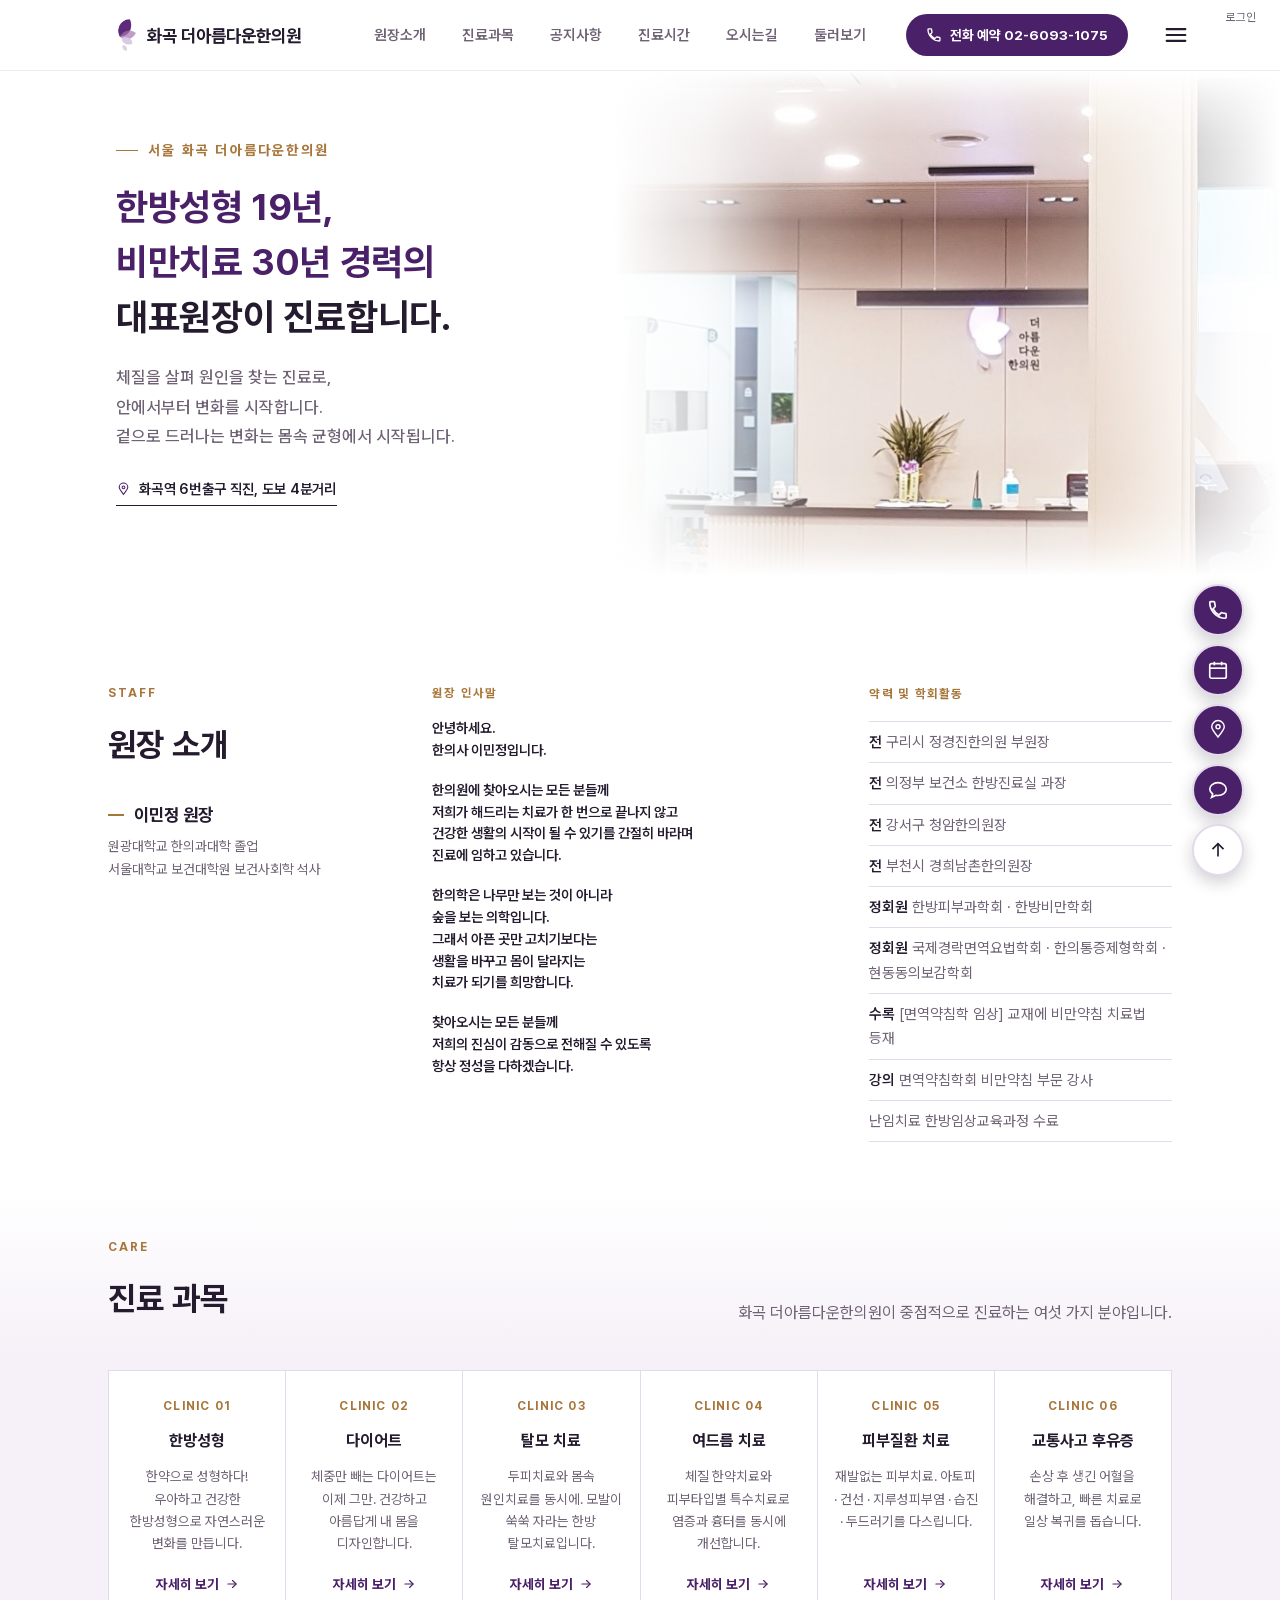
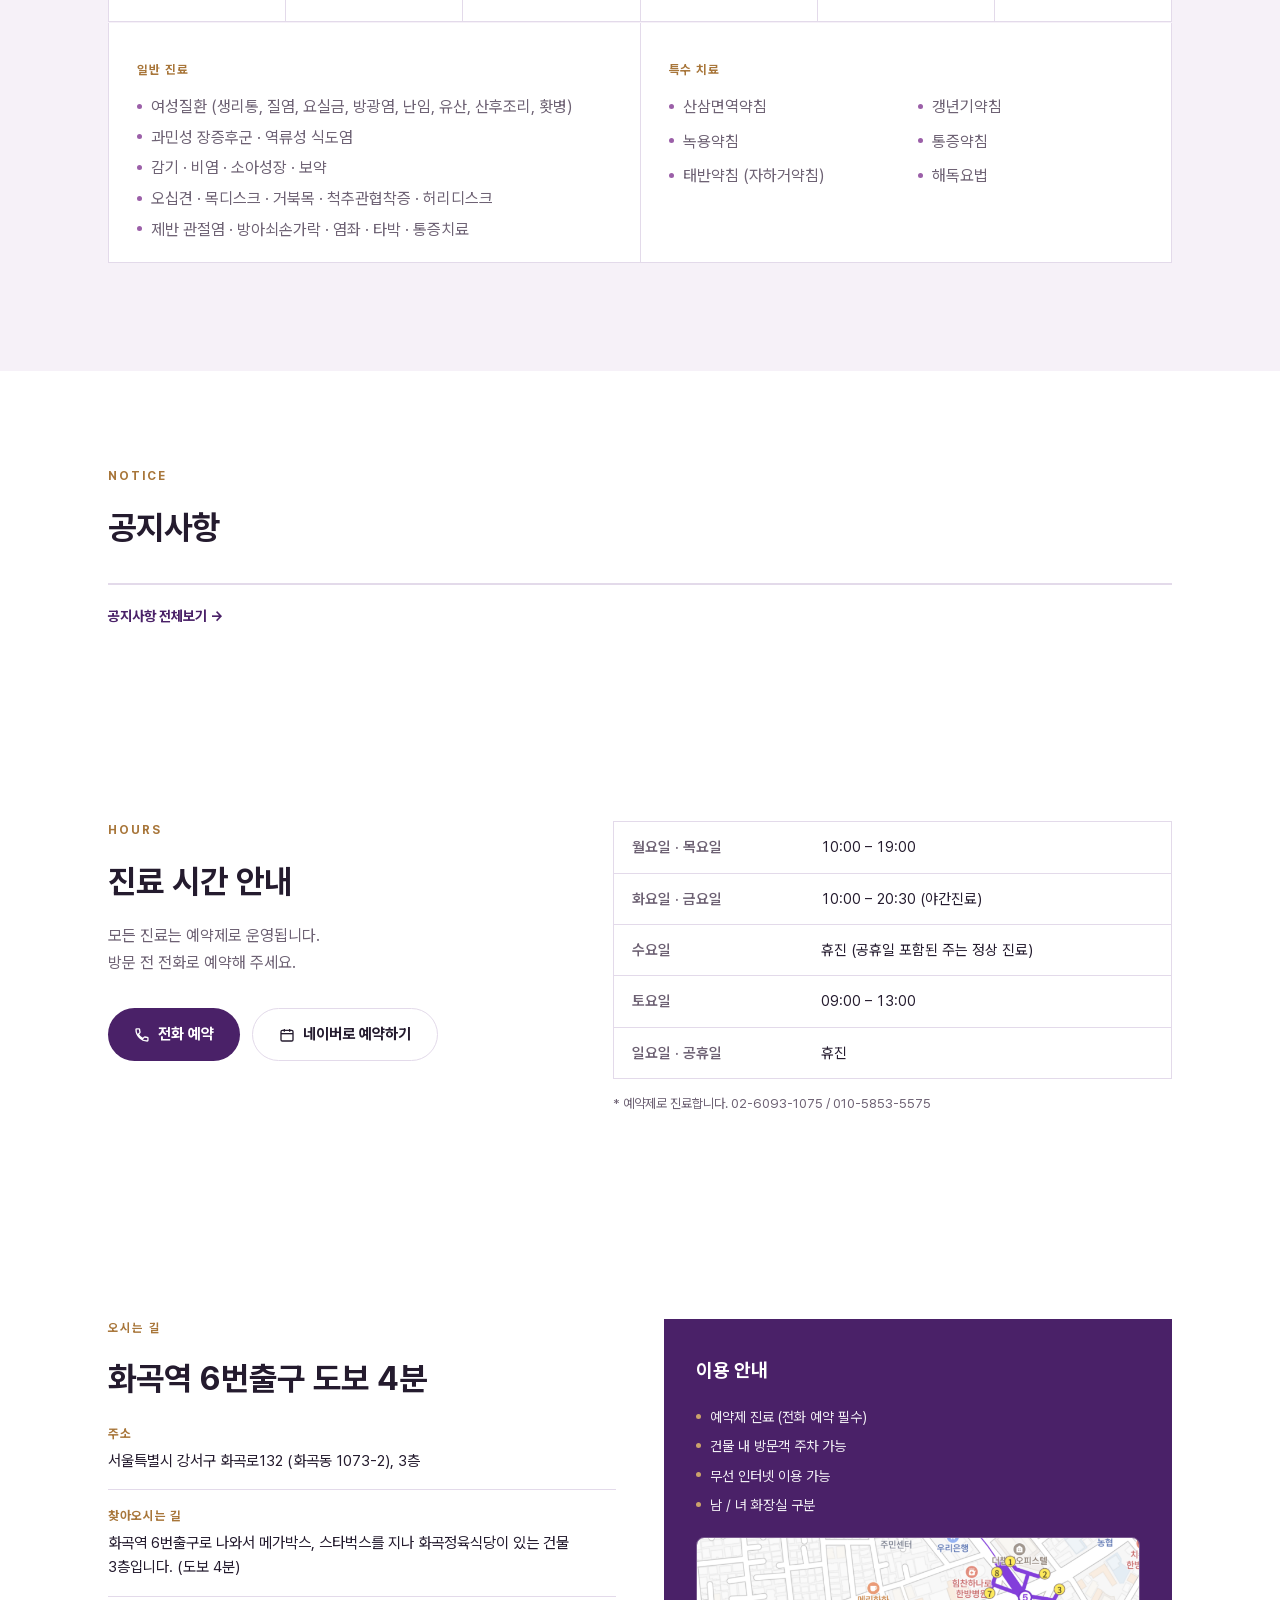
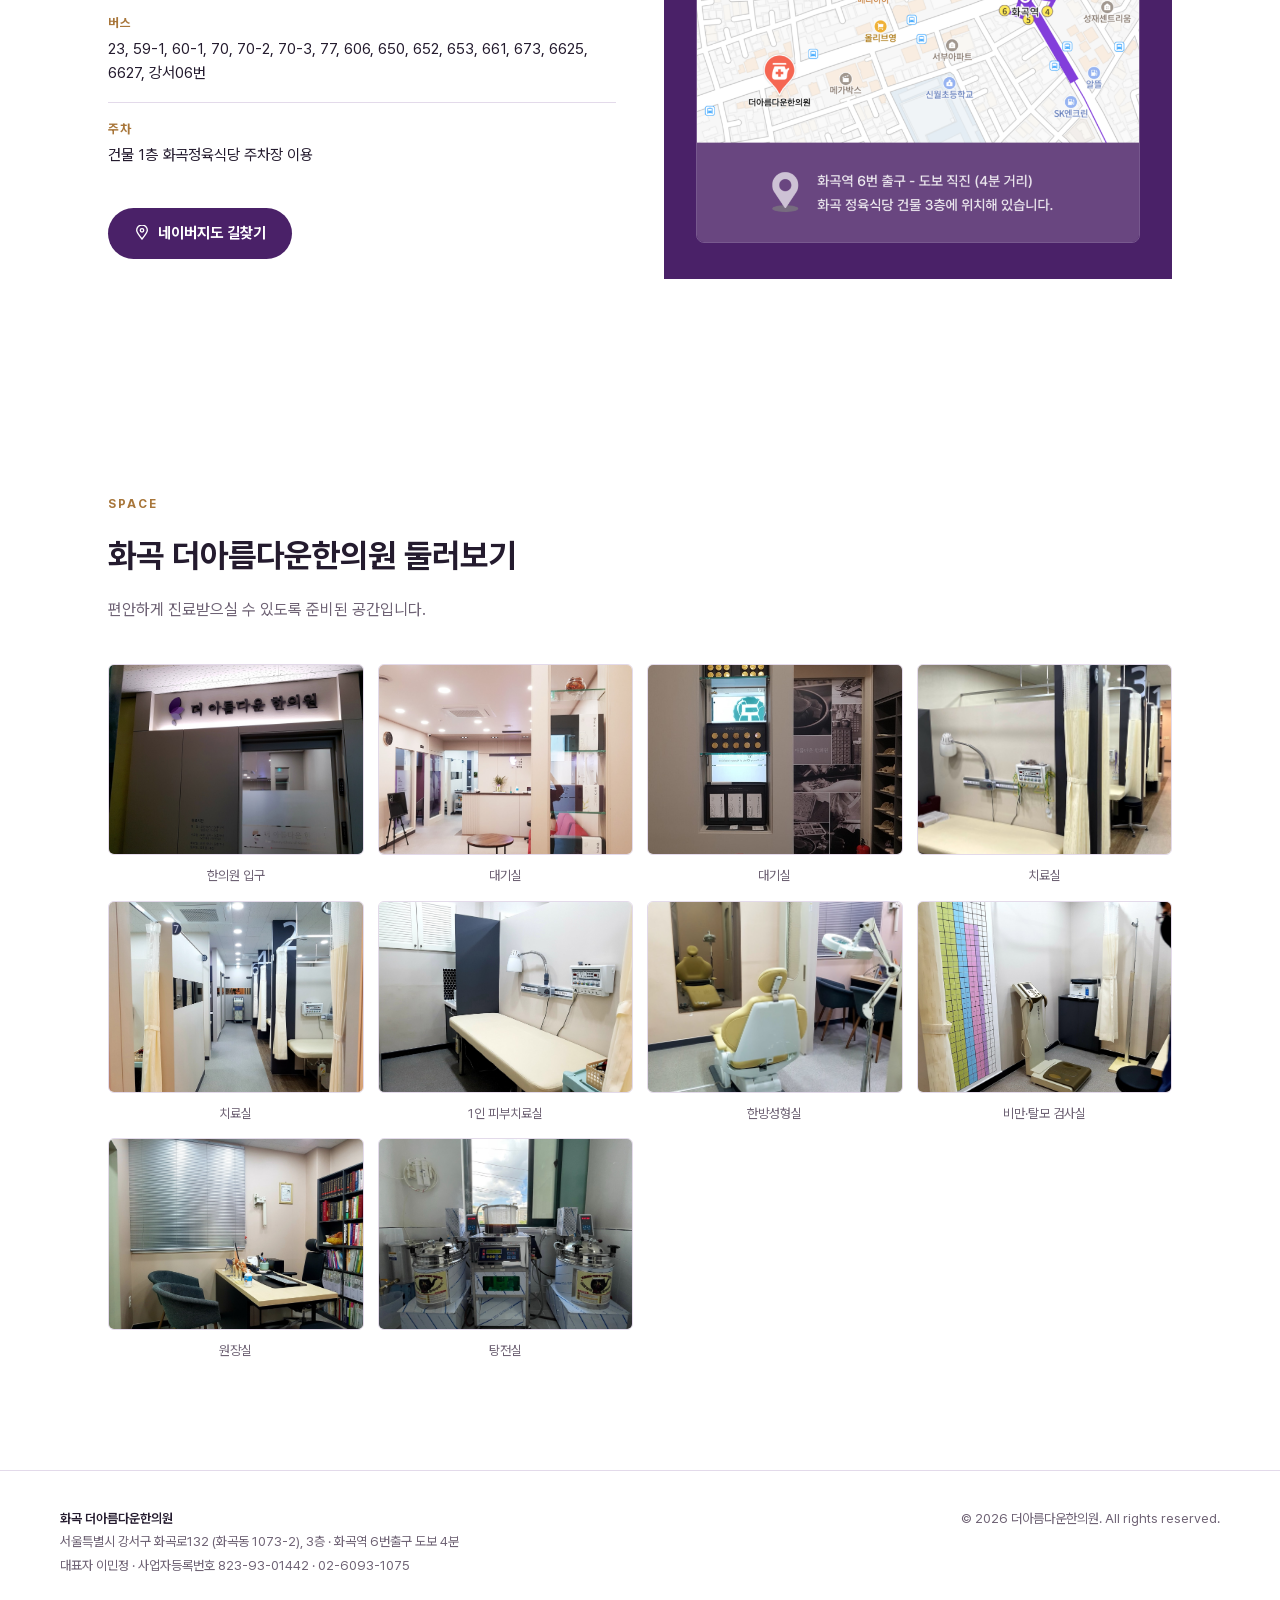
==== commit 14943cfa: "글꼴을 CSS에 내장(서브셋 가변 글꼴)하고 http 접속 시 https로 이동 Co-Authored-By: Claude Sonnet 5.5 <noreply@anthropic.co" ====
--- a/index.html
+++ b/index.html
@@ -2,19 +2,76 @@
 <html lang="ko">
   <head>
     <meta charset="UTF-8" />
+    <script>if(location.protocol==="http:"&&/(^|\.)thebeautycl\.com$/.test(location.hostname))location.replace("https://"+location.host+location.pathname+location.search+location.hash);</script>
     <meta name="viewport" content="width=device-width, initial-scale=1.0" />
-    <title>화곡 더아름다운한의원 | 한방성형·다이어트·탈모·여드름</title>
+    <title>화곡 더아름다운한의원</title>
     <meta
       name="description"
-      content="[화곡역 6번출구 더아름다운한의원] 한방성형, 다이어트, 탈모, 여드름 중점진료. 대표원장 이민정."
+      content="[화곡역 6번출구 더 아름다운 한의원] 한방성형, 다이어트, 탈모, 여드름 중점진료합니다."
     />
     <meta name="naver-site-verification" content="096d74c6e5e0f084594862d4de2056e9b23e81fe" />
     <link rel="canonical" href="https://thebeautycl.com/" />
+    <script type="application/ld+json">
+      {
+        "@context": "https://schema.org",
+        "@type": "WebSite",
+        "name": "화곡 더아름다운한의원",
+        "alternateName": "더아름다운한의원",
+        "url": "https://thebeautycl.com/"
+      }
+    </script>
+    <script type="application/ld+json">
+      {
+        "@context": "https://schema.org",
+        "@type": ["MedicalClinic", "LocalBusiness"],
+        "name": "화곡 더아름다운한의원",
+        "alternateName": "더아름다운한의원",
+        "url": "https://thebeautycl.com/",
+        "logo": "https://thebeautycl.com/logo_512x512_transparent.png",
+        "image": "https://thebeautycl.com/images/og-image.jpg",
+        "description": "화곡역 6번출구 한방성형, 다이어트, 탈모, 여드름 중점진료 한의원",
+        "telephone": "+82-2-6093-1075",
+        "medicalSpecialty": "TraditionalChinese",
+        "founder": { "@type": "Person", "name": "이민정", "jobTitle": "대표원장" },
+        "address": {
+          "@type": "PostalAddress",
+          "streetAddress": "화곡로 132, 3층",
+          "addressLocality": "강서구",
+          "addressRegion": "서울특별시",
+          "addressCountry": "KR"
+        },
+        "geo": {
+          "@type": "GeoCoordinates",
+          "latitude": 37.5403328,
+          "longitude": 126.83667768
+        },
+        "openingHoursSpecification": [
+          {
+            "@type": "OpeningHoursSpecification",
+            "dayOfWeek": ["Monday", "Thursday"],
+            "opens": "10:00",
+            "closes": "19:00"
+          },
+          {
+            "@type": "OpeningHoursSpecification",
+            "dayOfWeek": ["Tuesday", "Friday"],
+            "opens": "10:00",
+            "closes": "20:30"
+          },
+          {
+            "@type": "OpeningHoursSpecification",
+            "dayOfWeek": "Saturday",
+            "opens": "09:00",
+            "closes": "13:00"
+          }
+        ]
+      }
+    </script>
     <meta property="og:type" content="website" />
     <meta property="og:site_name" content="화곡 더아름다운한의원" />
     <meta property="og:locale" content="ko_KR" />
-    <meta property="og:title" content="화곡 더아름다운한의원 | 한방성형·다이어트·탈모·여드름" />
-    <meta property="og:description" content="[화곡역 6번출구 더아름다운한의원] 한방성형, 다이어트, 탈모, 여드름 중점진료. 대표원장 이민정." />
+    <meta property="og:title" content="화곡 더아름다운한의원" />
+    <meta property="og:description" content="[화곡역 6번출구 더 아름다운 한의원] 한방성형, 다이어트, 탈모, 여드름 중점진료합니다." />
     <meta property="og:url" content="https://thebeautycl.com/" />
     <meta property="og:image" content="https://thebeautycl.com/images/og-image.jpg" />
     <meta property="og:image:width" content="1200" />
@@ -22,7 +79,7 @@
     <link rel="icon" href="logo_512x512_transparent.png" type="image/png" />
     <link
       rel="stylesheet"
-      href="https://cdn.jsdelivr.net/gh/orioncactus/pretendard@v1.3.9/dist/web/static/pretendard.css"
+      href="/fonts/pretendard.css"
     />
     <style>
       :root {
@@ -62,7 +119,7 @@
         overflow-x: clip;
         background: var(--bg);
         color: var(--ink);
-        font-family: "Pretendard", "Apple SD Gothic Neo", sans-serif;
+        font-family: "Pretendard", "Apple SD Gothic Neo", "Malgun Gothic", "Noto Sans KR", sans-serif;
         font-size: 16px;
         line-height: 1.65;
         -webkit-font-smoothing: antialiased;
@@ -84,7 +141,7 @@
       h1,
       h2,
       h3 {
-        font-family: "Pretendard", "Apple SD Gothic Neo", sans-serif;
+        font-family: "Pretendard", "Apple SD Gothic Neo", "Malgun Gothic", "Noto Sans KR", sans-serif;
         margin: 0;
         text-wrap: balance;
         color: inherit;
@@ -121,7 +178,7 @@
       }
 
       .eyebrow {
-        font-family: "Pretendard", sans-serif;
+        font-family: "Pretendard", "Apple SD Gothic Neo", "Malgun Gothic", "Noto Sans KR", sans-serif;
         font-size: 0.75rem;
         font-weight: 700;
         letter-spacing: 0.16em;
@@ -207,7 +264,7 @@
         white-space: nowrap;
         flex-shrink: 0;
         gap: 1px;
-        font-family: "Pretendard", "Apple SD Gothic Neo", sans-serif;
+        font-family: "Pretendard", "Apple SD Gothic Neo", "Malgun Gothic", "Noto Sans KR", sans-serif;
         font-weight: 700;
         font-size: 1.1rem;
         color: var(--ink);
@@ -218,7 +275,7 @@
         object-fit: contain;
       }
       .wordmark-sub {
-        font-family: "Pretendard", sans-serif;
+        font-family: "Pretendard", "Apple SD Gothic Neo", "Malgun Gothic", "Noto Sans KR", sans-serif;
         font-weight: 600;
         font-size: 0.68rem;
         color: var(--orchid);
@@ -535,7 +592,7 @@
         background: var(--gold);
       }
       .hero-headline {
-        font-family: "Pretendard", "Apple SD Gothic Neo", sans-serif;
+        font-family: "Pretendard", "Apple SD Gothic Neo", "Malgun Gothic", "Noto Sans KR", sans-serif;
         font-weight: 700;
         font-size: clamp(1.9rem, 3vw, 2.3rem);
         line-height: 1.5;
@@ -811,7 +868,7 @@
         margin-bottom: 28px;
       }
       .about-quote {
-        font-family: "Pretendard", "Apple SD Gothic Neo", sans-serif;
+        font-family: "Pretendard", "Apple SD Gothic Neo", "Malgun Gothic", "Noto Sans KR", sans-serif;
         font-size: clamp(0.88rem, 1.05vw, 0.96rem);
         font-weight: 600;
         line-height: 1.55;
@@ -836,7 +893,7 @@
         flex-shrink: 0;
       }
       .about-sign strong {
-        font-family: "Pretendard", "Apple SD Gothic Neo", sans-serif;
+        font-family: "Pretendard", "Apple SD Gothic Neo", "Malgun Gothic", "Noto Sans KR", sans-serif;
         font-size: 1.1rem;
         font-weight: 700;
       }
@@ -1514,7 +1571,7 @@
       }
       .footer-inner strong {
         color: var(--ink);
-        font-family: "Pretendard", "Apple SD Gothic Neo", sans-serif;
+        font-family: "Pretendard", "Apple SD Gothic Neo", "Malgun Gothic", "Noto Sans KR", sans-serif;
         font-weight: 600;
       }
     </style>
@@ -1694,7 +1751,7 @@
     </section>
 
     <div class="hero-fabs">
-      <a class="hero-fab" href="tel:0260931075" aria-label="전화 예약">
+      <a class="hero-fab" data-fab="tel" href="tel:0260931075" aria-label="전화 예약">
         <span class="hero-fab-label">전화 예약</span>
         <svg viewBox="0 0 24 24">
           <path
@@ -1705,6 +1762,7 @@
       </a>
       <a
         class="hero-fab gold"
+        data-fab="booking"
         href="https://booking.naver.com/booking/13/bizes/815059?tr=bnm"
         target="_blank"
         rel="noopener"
@@ -1718,7 +1776,7 @@
           <line x1="3" y1="10" x2="21" y2="10" />
         </svg>
       </a>
-      <a class="hero-fab" href="#visit" aria-label="오시는 길">
+      <a class="hero-fab" data-fab="visit" href="#visit" aria-label="오시는 길">
         <span class="hero-fab-label">오시는 길</span>
         <svg viewBox="-2 -2 28 28">
           <path
@@ -1729,6 +1787,7 @@
       </a>
       <a
         class="hero-fab"
+        data-fab="talk"
         href="https://talk.naver.com/ct/w4rqkx?frm=pmd#nafullscreen"
         target="_blank"
         rel="noopener"
@@ -1741,7 +1800,7 @@
           />
         </svg>
       </a>
-      <a class="hero-fab neutral" href="#top" aria-label="맨 위로">
+      <a class="hero-fab neutral" data-fab="top" href="#top" aria-label="맨 위로">
         <span class="hero-fab-label">맨 위로</span>
         <svg viewBox="0 0 24 24">
           <path d="M12 19V5" />
@@ -2194,6 +2253,7 @@
     <script src="admin-mode.js"></script>
     <script src="site-lists.js"></script>
     <script src="services-editor.js"></script>
+    <script src="fab-editor.js"></script>
     <script>
       (function () {
         var thisYear = new Date().getFullYear();
--- a/fonts/pretendard.css
+++ b/fonts/pretendard.css
@@ -0,0 +1 @@
+@font-face{font-family:'Pretendard';font-style:normal;font-display:swap;font-weight:45 920;src:url([data-uri]